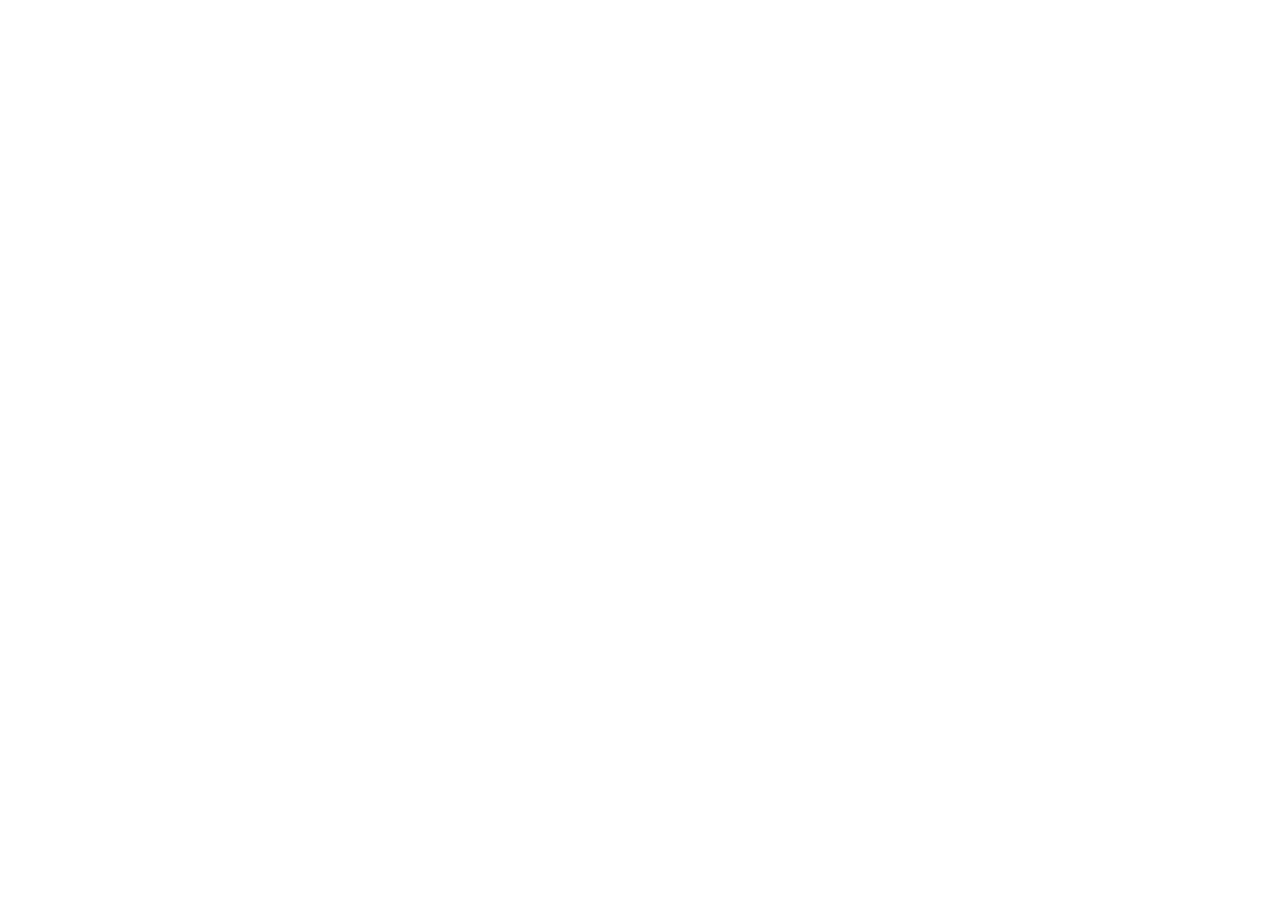
==== zhiguihuixing-opc-roadshow/index.html @ fc5d2dd4 "Add Zhigui Huixing OPC roadshow page" ====
<!DOCTYPE html>
<html lang="zh-CN">
<head>
  <meta charset="UTF-8">
  <meta name="viewport" content="width=device-width, initial-scale=1.0">
  <title>鏅鸿建鎱ц AI鍖栧崌绾ц矾绾垮睍绀?/title>
  <style>
    :root {
      --bg: #050814;
      --bg-2: #08112a;
      --panel: rgba(13, 24, 52, 0.68);
      --panel-strong: rgba(17, 31, 68, 0.86);
      --glass: rgba(255, 255, 255, 0.07);
      --line: rgba(132, 181, 255, 0.24);
      --line-strong: rgba(117, 220, 255, 0.68);
      --text: #edf6ff;
      --muted: #a9b9d9;
      --subtle: #7182ab;
      --blue: #3e8bff;
      --cyan: #57e0ff;
      --violet: #8c62ff;
      --pink: #ff5fd2;
      --green: #58e6a6;
      --amber: #ffd36a;
      --danger: #ff718a;
      --shadow: 0 24px 80px rgba(0, 0, 0, 0.38);
      --radius: 8px;
      --nav-h: 68px;
      --max-w: 1180px;
    }

    * {
      box-sizing: border-box;
    }

    html {
      scroll-behavior: smooth;
      background: var(--bg);
    }

    body {
      margin: 0;
      min-height: 100vh;
      color: var(--text);
      font-family: "Microsoft YaHei", "PingFang SC", "Noto Sans SC", Arial, sans-serif;
      background:
        radial-gradient(circle at 12% 8%, rgba(62, 139, 255, 0.25), transparent 30%),
        radial-gradient(circle at 84% 18%, rgba(140, 98, 255, 0.22), transparent 34%),
        radial-gradient(circle at 55% 82%, rgba(87, 224, 255, 0.11), transparent 32%),
        linear-gradient(135deg, #050814 0%, #071026 48%, #09081f 100%);
      overflow-x: hidden;
    }

    body::before,
    body::after {
      content: "";
      position: fixed;
      inset: 0;
      pointer-events: none;
      z-index: -2;
    }

    body::before {
      background-image:
        linear-gradient(rgba(116, 174, 255, 0.05) 1px, transparent 1px),
        linear-gradient(90deg, rgba(116, 174, 255, 0.05) 1px, transparent 1px);
      background-size: 44px 44px;
      mask-image: linear-gradient(to bottom, rgba(0, 0, 0, 0.88), rgba(0, 0, 0, 0.18));
    }

    body::after {
      background:
        linear-gradient(120deg, transparent 0 44%, rgba(87, 224, 255, 0.06) 45%, transparent 47% 100%),
        linear-gradient(38deg, transparent 0 62%, rgba(140, 98, 255, 0.08) 63%, transparent 65% 100%);
      z-index: -1;
    }

    a {
      color: inherit;
      text-decoration: none;
    }

    .top-nav {
      position: fixed;
      top: 0;
      left: 0;
      right: 0;
      height: var(--nav-h);
      z-index: 20;
      display: flex;
      align-items: center;
      justify-content: center;
      padding: 0 28px;
      background: rgba(5, 9, 22, 0.72);
      border-bottom: 1px solid rgba(125, 184, 255, 0.18);
      backdrop-filter: blur(18px);
    }

    .nav-inner {
      width: min(100%, 1380px);
      display: flex;
      align-items: center;
      justify-content: space-between;
      gap: 22px;
    }

    .brand {
      display: flex;
      align-items: center;
      gap: 10px;
      min-width: 190px;
      font-weight: 800;
      letter-spacing: 0;
      white-space: nowrap;
    }

    .brand-mark {
      width: 32px;
      height: 32px;
      position: relative;
      border: 1px solid rgba(87, 224, 255, 0.72);
      border-radius: 8px;
      background:
        linear-gradient(135deg, rgba(87, 224, 255, 0.18), rgba(140, 98, 255, 0.28)),
        rgba(255, 255, 255, 0.04);
      box-shadow: 0 0 24px rgba(87, 224, 255, 0.22);
    }

    .brand-mark::before,
    .brand-mark::after {
      content: "";
      position: absolute;
      background: var(--cyan);
      box-shadow: 0 0 12px rgba(87, 224, 255, 0.9);
    }

    .brand-mark::before {
      width: 18px;
      height: 2px;
      top: 9px;
      left: 6px;
      transform: rotate(-20deg);
    }

    .brand-mark::after {
      width: 2px;
      height: 16px;
      right: 9px;
      bottom: 6px;
      transform: rotate(24deg);
    }

    .nav-links {
      display: flex;
      align-items: center;
      justify-content: flex-end;
      gap: 4px;
      overflow-x: auto;
      scrollbar-width: none;
    }

    .nav-links::-webkit-scrollbar {
      display: none;
    }

    .nav-link {
      color: var(--muted);
      font-size: 13px;
      padding: 9px 12px;
      border-radius: 8px;
      border: 1px solid transparent;
      white-space: nowrap;
      transition: color 0.2s ease, border-color 0.2s ease, background 0.2s ease;
    }

    .nav-link:hover,
    .nav-link.active {
      color: var(--text);
      border-color: rgba(87, 224, 255, 0.3);
      background: rgba(87, 224, 255, 0.08);
    }

    .section {
      position: relative;
      min-height: 100vh;
      padding: calc(var(--nav-h) + 46px) 28px 52px;
      display: flex;
      align-items: center;
      scroll-margin-top: var(--nav-h);
      overflow: hidden;
    }

    .section::before {
      content: attr(data-index);
      position: absolute;
      right: clamp(22px, 5vw, 82px);
      top: calc(var(--nav-h) + 14px);
      color: rgba(255, 255, 255, 0.035);
      font-size: clamp(80px, 14vw, 188px);
      font-weight: 900;
      line-height: 1;
      pointer-events: none;
    }

    .wrap {
      width: min(100%, var(--max-w));
      margin: 0 auto;
      position: relative;
      z-index: 1;
    }

    .hero-grid {
      width: min(100%, 1240px);
      margin: 0 auto;
      display: grid;
      grid-template-columns: minmax(0, 1.03fr) minmax(420px, 0.97fr);
      align-items: center;
      gap: clamp(30px, 5vw, 68px);
    }

    .eyebrow {
      display: inline-flex;
      align-items: center;
      gap: 10px;
      color: var(--cyan);
      font-size: 14px;
      font-weight: 700;
      letter-spacing: 0;
      margin-bottom: 18px;
    }

    .eyebrow::before {
      content: "";
      width: 38px;
      height: 2px;
      background: linear-gradient(90deg, var(--cyan), transparent);
      box-shadow: 0 0 14px rgba(87, 224, 255, 0.7);
    }

    h1,
    h2,
    h3,
    p {
      margin: 0;
    }

    h1 {
      font-size: clamp(46px, 6vw, 86px);
      line-height: 1.04;
      letter-spacing: 0;
      max-width: 900px;
      text-shadow: 0 0 30px rgba(87, 224, 255, 0.16);
    }

    .gradient-text {
      background: linear-gradient(90deg, #ffffff 0%, #70e9ff 46%, #a786ff 100%);
      -webkit-background-clip: text;
      background-clip: text;
      color: transparent;
    }

    .subtitle {
      margin-top: 20px;
      max-width: 740px;
      color: #d6e4ff;
      font-size: clamp(20px, 2vw, 29px);
      line-height: 1.45;
      font-weight: 500;
    }

    .position-note {
      margin-top: 22px;
      max-width: 760px;
      color: var(--muted);
      font-size: 15px;
      line-height: 1.8;
      padding: 14px 16px;
      border-left: 3px solid var(--cyan);
      background: rgba(87, 224, 255, 0.07);
      border-radius: 0 8px 8px 0;
    }

    .tags {
      display: flex;
      flex-wrap: wrap;
      gap: 12px;
      margin-top: 30px;
    }

    .tag {
      display: inline-flex;
      align-items: center;
      gap: 8px;
      padding: 10px 14px;
      color: #eaf8ff;
      font-size: 14px;
      border: 1px solid rgba(87, 224, 255, 0.35);
      border-radius: 8px;
      background: rgba(8, 24, 55, 0.65);
      box-shadow: inset 0 0 18px rgba(87, 224, 255, 0.08);
    }

    .tag-dot {
      width: 7px;
      height: 7px;
      border-radius: 50%;
      background: var(--cyan);
      box-shadow: 0 0 14px var(--cyan);
    }

    .hero-visual {
      min-height: 520px;
      position: relative;
      display: grid;
      place-items: center;
    }

    .orbit {
      position: absolute;
      inset: 7% 4%;
      border-radius: 50%;
      border: 1px solid rgba(87, 224, 255, 0.14);
      transform: rotate(-16deg);
    }

    .orbit:nth-child(2) {
      inset: 14% 13%;
      border-color: rgba(140, 98, 255, 0.16);
      transform: rotate(25deg);
    }

    .rail-chip {
      width: min(100%, 520px);
      aspect-ratio: 1 / 1;
      border: 1px solid rgba(126, 190, 255, 0.28);
      border-radius: 8px;
      background:
        linear-gradient(145deg, rgba(255, 255, 255, 0.08), rgba(255, 255, 255, 0.02)),
        rgba(11, 22, 50, 0.62);
      box-shadow: var(--shadow), inset 0 0 50px rgba(87, 224, 255, 0.06);
      backdrop-filter: blur(12px);
      position: relative;
      overflow: hidden;
    }

    .rail-chip::before {
      content: "";
      position: absolute;
      inset: 18px;
      border: 1px solid rgba(87, 224, 255, 0.2);
      border-radius: 8px;
    }

    .rail-chip::after {
      content: "";
      position: absolute;
      width: 220px;
      height: 220px;
      right: -86px;
      top: -70px;
      background: radial-gradient(circle, rgba(255, 95, 210, 0.18), transparent 68%);
    }

    .rail-chip svg {
      position: absolute;
      inset: 0;
      width: 100%;
      height: 100%;
    }

    .track-line {
      fill: none;
      stroke-linecap: round;
      stroke-linejoin: round;
      stroke-width: 5;
      filter: drop-shadow(0 0 7px rgba(87, 224, 255, 0.7));
      stroke-dasharray: 14 12;
      animation: dashFlow 3.5s linear infinite;
    }

    .track-blue {
      stroke: var(--blue);
    }

    .track-cyan {
      stroke: var(--cyan);
      animation-duration: 4.2s;
    }

    .track-violet {
      stroke: var(--violet);
      animation-duration: 4.8s;
    }

    .chip-core {
      position: absolute;
      left: 50%;
      top: 50%;
      width: 164px;
      height: 164px;
      transform: translate(-50%, -50%);
      border-radius: 8px;
      background:
        linear-gradient(135deg, rgba(87, 224, 255, 0.18), rgba(140, 98, 255, 0.18)),
        rgba(7, 14, 33, 0.92);
      border: 1px solid rgba(87, 224, 255, 0.55);
      box-shadow: 0 0 40px rgba(87, 224, 255, 0.18), inset 0 0 30px rgba(140, 98, 255, 0.12);
      display: grid;
      place-items: center;
      text-align: center;
      z-index: 2;
    }

    .chip-core strong {
      display: block;
      font-size: 46px;
      line-height: 1;
      letter-spacing: 0;
    }

    .chip-core span {
      display: block;
      margin-top: 8px;
      color: var(--muted);
      font-size: 13px;
    }

    .pin {
      position: absolute;
      width: 32px;
      height: 5px;
      border-radius: 8px;
      background: rgba(87, 224, 255, 0.36);
      box-shadow: 0 0 12px rgba(87, 224, 255, 0.5);
      z-index: 3;
    }

    .pin.p1 { left: 34%; top: 29%; transform: rotate(90deg); }
    .pin.p2 { right: 28%; top: 36%; }
    .pin.p3 { left: 22%; bottom: 31%; }
    .pin.p4 { right: 36%; bottom: 22%; transform: rotate(90deg); }

    .station {
      position: absolute;
      width: 14px;
      height: 14px;
      border-radius: 50%;
      background: #08132d;
      border: 3px solid var(--cyan);
      box-shadow: 0 0 16px rgba(87, 224, 255, 0.78);
      z-index: 4;
    }

    .s1 { left: 18%; top: 24%; }
    .s2 { right: 20%; top: 27%; border-color: var(--violet); }
    .s3 { left: 28%; bottom: 17%; border-color: var(--green); }
    .s4 { right: 18%; bottom: 28%; border-color: var(--amber); }
    .s5 { left: 48%; top: 16%; border-color: var(--pink); }

    .metric-strip {
      position: absolute;
      left: 26px;
      right: 26px;
      bottom: 26px;
      display: grid;
      grid-template-columns: repeat(3, 1fr);
      gap: 10px;
      z-index: 5;
    }

    .mini-metric {
      padding: 12px;
      border: 1px solid rgba(255, 255, 255, 0.12);
      border-radius: 8px;
      background: rgba(3, 10, 28, 0.62);
    }

    .mini-metric b {
      display: block;
      color: var(--text);
      font-size: 20px;
    }

    .mini-metric span {
      color: var(--muted);
      font-size: 12px;
    }

    .section-head {
      margin-bottom: 30px;
      max-width: 920px;
    }

    .section-kicker {
      display: inline-flex;
      align-items: center;
      gap: 9px;
      margin-bottom: 12px;
      color: var(--cyan);
      font-size: 14px;
      font-weight: 800;
    }

    .section-kicker::before {
      content: "";
      width: 9px;
      height: 9px;
      border-radius: 50%;
      background: var(--cyan);
      box-shadow: 0 0 14px var(--cyan);
    }

    h2 {
      font-size: clamp(32px, 4vw, 54px);
      line-height: 1.15;
      letter-spacing: 0;
    }

    .lead {
      margin-top: 12px;
      max-width: 860px;
      color: var(--muted);
      font-size: clamp(15px, 1.35vw, 18px);
      line-height: 1.8;
    }

    .grid-3 {
      display: grid;
      grid-template-columns: repeat(3, 1fr);
      gap: 18px;
    }

    .grid-2 {
      display: grid;
      grid-template-columns: repeat(2, 1fr);
      gap: 18px;
    }

    .grid-4 {
      display: grid;
      grid-template-columns: repeat(4, 1fr);
      gap: 16px;
    }

    .card {
      position: relative;
      min-height: 190px;
      padding: 22px;
      border: 1px solid rgba(126, 190, 255, 0.22);
      border-radius: var(--radius);
      background:
        linear-gradient(155deg, rgba(255, 255, 255, 0.08), rgba(255, 255, 255, 0.025)),
        var(--panel);
      box-shadow: 0 18px 50px rgba(0, 0, 0, 0.18);
      overflow: hidden;
      transform: translateY(18px);
      opacity: 0;
      transition: transform 0.7s ease, opacity 0.7s ease, border-color 0.25s ease;
    }

    .card.in-view {
      transform: translateY(0);
      opacity: 1;
    }

    .card::before {
      content: "";
      position: absolute;
      inset: 0;
      background: linear-gradient(90deg, transparent, rgba(87, 224, 255, 0.1), transparent);
      transform: translateX(-120%);
      transition: transform 0.7s ease;
    }

    .card:hover {
      border-color: rgba(87, 224, 255, 0.46);
    }

    .card:hover::before {
      transform: translateX(120%);
    }

    .card-number {
      width: 40px;
      height: 40px;
      display: grid;
      place-items: center;
      margin-bottom: 22px;
      color: var(--text);
      border-radius: 8px;
      border: 1px solid rgba(87, 224, 255, 0.42);
      background: rgba(87, 224, 255, 0.1);
      box-shadow: inset 0 0 16px rgba(87, 224, 255, 0.09);
      font-weight: 800;
    }

    .card h3 {
      position: relative;
      z-index: 1;
      font-size: 22px;
      margin-bottom: 12px;
    }

    .card p,
    .card li {
      position: relative;
      z-index: 1;
      color: var(--muted);
      font-size: 15px;
      line-height: 1.72;
    }

    .card ul {
      margin: 0;
      padding-left: 18px;
    }

    .rail-backdrop {
      position: absolute;
      inset: auto 5% 4% auto;
      width: 420px;
      height: 260px;
      pointer-events: none;
      opacity: 0.17;
    }

    .comparison {
      display: grid;
      gap: 14px;
    }

    .compare-row {
      display: grid;
      grid-template-columns: minmax(0, 1fr) 70px minmax(0, 1fr);
      align-items: stretch;
      gap: 14px;
      opacity: 0;
      transform: translateY(14px);
      transition: opacity 0.65s ease, transform 0.65s ease;
    }

    .compare-row.in-view {
      opacity: 1;
      transform: translateY(0);
    }

    .compare-cell {
      min-height: 78px;
      display: flex;
      align-items: center;
      padding: 17px 18px;
      border-radius: 8px;
      border: 1px solid rgba(126, 190, 255, 0.22);
      background: rgba(11, 24, 55, 0.64);
      color: #dce9ff;
      font-size: 17px;
      line-height: 1.45;
    }

    .compare-cell.ai {
      border-color: rgba(87, 224, 255, 0.36);
      background: linear-gradient(135deg, rgba(87, 224, 255, 0.11), rgba(140, 98, 255, 0.11));
      color: var(--text);
    }

    .arrow-cell {
      display: grid;
      place-items: center;
      color: var(--cyan);
      font-weight: 900;
      font-size: 28px;
    }

    .module-card {
      min-height: 210px;
    }

    .module-card .card-number {
      margin-bottom: 16px;
    }

    .matrix {
      overflow: hidden;
      border: 1px solid rgba(126, 190, 255, 0.22);
      border-radius: 8px;
      background: rgba(5, 13, 31, 0.58);
      box-shadow: var(--shadow);
    }

    .matrix-row {
      display: grid;
      grid-template-columns: 180px 1fr;
      border-bottom: 1px solid rgba(126, 190, 255, 0.16);
      min-height: 68px;
      opacity: 0;
      transform: translateX(-16px);
      transition: transform 0.62s ease, opacity 0.62s ease;
    }

    .matrix-row.in-view {
      opacity: 1;
      transform: translateX(0);
    }

    .matrix-row:last-child {
      border-bottom: 0;
    }

    .matrix-key {
      display: flex;
      align-items: center;
      gap: 10px;
      padding: 18px;
      color: #eef7ff;
      font-weight: 800;
      background: rgba(87, 224, 255, 0.07);
      border-right: 1px solid rgba(126, 190, 255, 0.16);
    }

    .matrix-key::before {
      content: "";
      width: 7px;
      height: 26px;
      border-radius: 8px;
      background: linear-gradient(180deg, var(--cyan), var(--violet));
      box-shadow: 0 0 16px rgba(87, 224, 255, 0.44);
    }

    .matrix-value {
      display: flex;
      align-items: center;
      padding: 18px 20px;
      color: var(--muted);
      line-height: 1.62;
    }

    .timeline {
      position: relative;
      display: grid;
      grid-template-columns: repeat(4, 1fr);
      gap: 18px;
      margin-top: 14px;
    }

    .timeline::before {
      content: "";
      position: absolute;
      left: 8%;
      right: 8%;
      top: 50px;
      height: 2px;
      background: linear-gradient(90deg, var(--cyan), var(--violet), var(--green));
      box-shadow: 0 0 18px rgba(87, 224, 255, 0.35);
    }

    .timeline-item {
      position: relative;
      padding: 86px 20px 22px;
      min-height: 246px;
      border: 1px solid rgba(126, 190, 255, 0.22);
      border-radius: 8px;
      background:
        linear-gradient(180deg, rgba(255, 255, 255, 0.075), rgba(255, 255, 255, 0.025)),
        rgba(11, 24, 55, 0.64);
      opacity: 0;
      transform: translateY(18px);
      transition: opacity 0.7s ease, transform 0.7s ease;
    }

    .timeline-item.in-view {
      opacity: 1;
      transform: translateY(0);
    }

    .timeline-dot {
      position: absolute;
      top: 35px;
      left: 24px;
      width: 32px;
      height: 32px;
      border-radius: 50%;
      border: 2px solid var(--cyan);
      background: #071024;
      box-shadow: 0 0 22px rgba(87, 224, 255, 0.55);
    }

    .timeline-dot::after {
      content: "";
      position: absolute;
      inset: 8px;
      border-radius: 50%;
      background: var(--cyan);
    }

    .timeline-item b {
      display: block;
      margin-bottom: 12px;
      font-size: 22px;
      color: var(--text);
    }

    .timeline-item p {
      color: var(--muted);
      font-size: 15px;
      line-height: 1.78;
    }

    .demo-shell {
      display: grid;
      grid-template-columns: 0.9fr 1.1fr;
      gap: 18px;
      align-items: stretch;
    }

    .demo-panel {
      border: 1px solid rgba(126, 190, 255, 0.24);
      border-radius: 8px;
      background:
        linear-gradient(145deg, rgba(255, 255, 255, 0.08), rgba(255, 255, 255, 0.025)),
        rgba(7, 16, 38, 0.78);
      box-shadow: var(--shadow);
      overflow: hidden;
    }

    .demo-header {
      display: flex;
      align-items: center;
      justify-content: space-between;
      gap: 14px;
      padding: 15px 18px;
      border-bottom: 1px solid rgba(126, 190, 255, 0.16);
      background: rgba(87, 224, 255, 0.06);
    }

    .window-dots {
      display: inline-flex;
      gap: 7px;
    }

    .window-dots span {
      width: 9px;
      height: 9px;
      border-radius: 50%;
      background: var(--subtle);
    }

    .window-dots span:nth-child(1) { background: var(--danger); }
    .window-dots span:nth-child(2) { background: var(--amber); }
    .window-dots span:nth-child(3) { background: var(--green); }

    .demo-title {
      color: var(--muted);
      font-size: 14px;
      white-space: nowrap;
    }

    .demo-body {
      padding: 20px;
    }

    textarea {
      width: 100%;
      min-height: 238px;
      resize: vertical;
      color: var(--text);
      background: rgba(2, 8, 23, 0.66);
      border: 1px solid rgba(126, 190, 255, 0.25);
      border-radius: 8px;
      padding: 18px;
      outline: none;
      font: inherit;
      font-size: 17px;
      line-height: 1.78;
      transition: border-color 0.2s ease, box-shadow 0.2s ease;
    }

    textarea:focus {
      border-color: rgba(87, 224, 255, 0.68);
      box-shadow: 0 0 0 4px rgba(87, 224, 255, 0.08);
    }

    .btn-row {
      display: flex;
      align-items: center;
      justify-content: space-between;
      gap: 12px;
      margin-top: 16px;
    }

    .primary-btn {
      position: relative;
      min-height: 46px;
      padding: 0 20px;
      border: 1px solid rgba(87, 224, 255, 0.55);
      border-radius: 8px;
      color: #061223;
      background: linear-gradient(90deg, var(--cyan), #9bd7ff);
      font: inherit;
      font-weight: 800;
      cursor: pointer;
      box-shadow: 0 12px 30px rgba(87, 224, 255, 0.22);
      transition: transform 0.18s ease, box-shadow 0.18s ease;
    }

    .primary-btn:hover {
      transform: translateY(-1px);
      box-shadow: 0 16px 38px rgba(87, 224, 255, 0.32);
    }

    .primary-btn:active {
      transform: translateY(0);
    }

    .demo-tip {
      color: var(--subtle);
      font-size: 13px;
      line-height: 1.5;
    }

    .result-screen {
      min-height: 356px;
      padding: 20px;
      background:
        linear-gradient(180deg, rgba(87, 224, 255, 0.08), transparent 42%),
        rgba(2, 8, 23, 0.54);
    }

    .result-placeholder {
      height: 100%;
      min-height: 316px;
      display: grid;
      place-items: center;
      text-align: center;
      color: var(--subtle);
      border: 1px dashed rgba(126, 190, 255, 0.22);
      border-radius: 8px;
      padding: 22px;
    }

    .result-list {
      display: none;
      margin: 0;
      padding: 0;
      list-style: none;
    }

    .result-list.show {
      display: grid;
      gap: 14px;
    }

    .result-item {
      display: grid;
      grid-template-columns: 36px 1fr;
      gap: 12px;
      align-items: flex-start;
      padding: 14px;
      border: 1px solid rgba(126, 190, 255, 0.2);
      border-radius: 8px;
      background: rgba(10, 22, 49, 0.72);
      opacity: 0;
      transform: translateY(8px);
      transition: opacity 0.4s ease, transform 0.4s ease;
    }

    .result-item.visible {
      opacity: 1;
      transform: translateY(0);
    }

    .result-icon {
      width: 32px;
      height: 32px;
      display: grid;
      place-items: center;
      border-radius: 8px;
      border: 1px solid rgba(87, 224, 255, 0.38);
      color: var(--cyan);
      background: rgba(87, 224, 255, 0.08);
      font-size: 16px;
      font-weight: 900;
    }

    .result-text b {
      display: block;
      margin-bottom: 4px;
      color: var(--text);
      font-size: 16px;
    }

    .result-text span {
      color: var(--muted);
      font-size: 15px;
      line-height: 1.65;
    }

    .loading-line {
      display: none;
      align-items: center;
      gap: 10px;
      margin-bottom: 16px;
      color: var(--cyan);
      font-size: 14px;
    }

    .loading-line.show {
      display: flex;
    }

    .scanner {
      width: 38px;
      height: 2px;
      background: linear-gradient(90deg, transparent, var(--cyan), transparent);
      animation: scanPulse 0.9s ease-in-out infinite;
    }

    .value-card {
      min-height: 210px;
      display: flex;
      flex-direction: column;
      justify-content: space-between;
      padding: 22px;
      border: 1px solid rgba(126, 190, 255, 0.24);
      border-radius: 8px;
      background:
        radial-gradient(circle at 12% 12%, rgba(87, 224, 255, 0.16), transparent 38%),
        rgba(11, 24, 55, 0.68);
      box-shadow: 0 18px 50px rgba(0, 0, 0, 0.18);
      opacity: 0;
      transform: translateY(18px);
      transition: opacity 0.7s ease, transform 0.7s ease;
    }

    .value-card.in-view {
      opacity: 1;
      transform: translateY(0);
    }

    .value-card small {
      color: var(--cyan);
      font-weight: 800;
    }

    .big-number {
      margin-top: 14px;
      font-size: clamp(42px, 5vw, 68px);
      line-height: 1;
      font-weight: 900;
      letter-spacing: 0;
      background: linear-gradient(90deg, #ffffff, var(--cyan));
      -webkit-background-clip: text;
      background-clip: text;
      color: transparent;
    }

    .value-card p {
      color: var(--muted);
      font-size: 15px;
      line-height: 1.65;
    }

    .slogan {
      margin-top: 30px;
      padding: 24px;
      border: 1px solid rgba(87, 224, 255, 0.28);
      border-radius: 8px;
      background:
        linear-gradient(90deg, rgba(87, 224, 255, 0.12), rgba(140, 98, 255, 0.12)),
        rgba(8, 18, 42, 0.68);
      color: #f4fbff;
      font-size: clamp(22px, 2.5vw, 34px);
      line-height: 1.42;
      font-weight: 800;
      text-align: center;
      box-shadow: inset 0 0 30px rgba(87, 224, 255, 0.06);
    }

    .data-bars {
      display: grid;
      gap: 9px;
      margin-top: 18px;
    }

    .bar {
      height: 8px;
      border-radius: 8px;
      overflow: hidden;
      background: rgba(255, 255, 255, 0.08);
    }

    .bar span {
      display: block;
      height: 100%;
      width: var(--w);
      border-radius: inherit;
      background: linear-gradient(90deg, var(--cyan), var(--violet));
      transform: scaleX(0);
      transform-origin: left;
      transition: transform 1s ease 0.2s;
    }

    .card.in-view .bar span {
      transform: scaleX(1);
    }

    .footer-note {
      margin-top: 18px;
      color: var(--subtle);
      text-align: center;
      font-size: 13px;
    }

    @keyframes dashFlow {
      to { stroke-dashoffset: -104; }
    }

    @keyframes scanPulse {
      0%, 100% { transform: scaleX(0.4); opacity: 0.5; }
      50% { transform: scaleX(1); opacity: 1; }
    }

    @media (max-width: 1120px) {
      :root {
        --nav-h: 64px;
      }

      .top-nav {
        padding: 0 18px;
      }

      .brand {
        min-width: auto;
      }

      .brand span:last-child {
        display: none;
      }

      .hero-grid {
        grid-template-columns: 1fr;
      }

      .hero-visual {
        min-height: 420px;
      }

      .grid-3,
      .grid-4 {
        grid-template-columns: repeat(2, 1fr);
      }

      .timeline {
        grid-template-columns: repeat(2, 1fr);
      }

      .timeline::before {
        display: none;
      }

      .demo-shell {
        grid-template-columns: 1fr;
      }
    }

    @media (max-width: 760px) {
      .section {
        padding: calc(var(--nav-h) + 30px) 18px 42px;
      }

      .nav-inner {
        gap: 10px;
      }

      .nav-link {
        font-size: 12px;
        padding: 8px 9px;
      }

      h1 {
        font-size: clamp(38px, 13vw, 58px);
      }

      .subtitle {
        font-size: 18px;
      }

      .grid-2,
      .grid-3,
      .grid-4,
      .timeline {
        grid-template-columns: 1fr;
      }

      .compare-row {
        grid-template-columns: 1fr;
        gap: 8px;
      }

      .arrow-cell {
        min-height: 28px;
        transform: rotate(90deg);
      }

      .matrix-row {
        grid-template-columns: 1fr;
      }

      .matrix-key {
        border-right: 0;
        border-bottom: 1px solid rgba(126, 190, 255, 0.16);
      }

      .metric-strip {
        grid-template-columns: 1fr;
        position: static;
        margin: 22px;
      }

      .rail-chip {
        aspect-ratio: 1 / 1.08;
      }
    }

    @media (prefers-reduced-motion: reduce) {
      *,
      *::before,
      *::after {
        animation-duration: 0.001ms !important;
        animation-iteration-count: 1 !important;
        scroll-behavior: auto !important;
        transition-duration: 0.001ms !important;
      }
    }
  </style>
</head>
<body>
  <nav class="top-nav" aria-label="椤甸潰瀵艰埅">
    <div class="nav-inner">
      <a class="brand" href="#cover" aria-label="杩斿洖灏侀潰">
        <span class="brand-mark" aria-hidden="true"></span>
        <span>鏅鸿建鎱ц</span>
      </a>
      <div class="nav-links">
        <a class="nav-link active" href="#cover">灏侀潰</a>
        <a class="nav-link" href="#base">鍩虹</a>
        <a class="nav-link" href="#why-ai">AI鍗囩骇</a>
        <a class="nav-link" href="#direction">鏂瑰悜</a>
        <a class="nav-link" href="#opc">OPC璺緞</a>
        <a class="nav-link" href="#roadmap">30澶㎝VP</a>
        <a class="nav-link" href="#demo">Demo</a>
        <a class="nav-link" href="#value">浠峰€?/a>
      </div>
    </div>
  </nav>

  <main>
    <section class="section" id="cover" data-index="01">
      <div class="hero-grid">
        <div>
          <div class="eyebrow">涓叧鏉慉I鍖楃含绀惧尯OPC鍔犻€熻惀璺紨灞曠ず</div>
          <h1><span class="gradient-text">鏅鸿建鎱ц</span> AI鍖栧崌绾ц矾绾垮睍绀?/h1>
          <p class="subtitle">浠庤建閬撲氦閫氭暟瀛楀寲鎺掔彮宸ュ叿锛屽埌AI杈呭姪鍐崇瓥鍨嬫櫤鑳借皟搴﹁В鍐虫柟妗?/p>
          <p class="position-note">褰撳墠椤圭洰浠ュ煄甯傝建閬撲氦閫氫箻鍔℃帓鐝暟瀛楀寲绯荤粺涓庝笟鍔℃柟妗堜负鍩虹锛孉I鍖栬兘鍔涗綔涓轰笅涓€闃舵鍗囩骇璺嚎灞曠ず锛屾嫙渚濇墭OPC妯″紡瀹屾垚杞婚噺楠岃瘉銆佹晱鎹疯凯浠ｄ笌鐢熸€侀摼鎺ャ€?/p>
          <div class="tags" aria-label="椤圭洰鏍囩">
            <span class="tag"><span class="tag-dot"></span>鍩庡競杞ㄩ亾浜ら€?/span>
            <span class="tag"><span class="tag-dot"></span>涔樺姟鎺掔彮</span>
            <span class="tag"><span class="tag-dot"></span>OPC鍔犻€熻惀</span>
          </div>
        </div>

        <div class="hero-visual" aria-label="鎶借薄鍦伴搧绾跨綉涓嶢I鑺墖铻嶅悎鍥惧舰">
          <div class="orbit"></div>
          <div class="orbit"></div>
          <div class="rail-chip">
            <svg viewBox="0 0 520 520" role="img" aria-label="杞ㄩ亾浜ら€氱嚎缃?>
              <path class="track-line track-blue" d="M55 130 C150 70, 230 112, 308 170 S430 210, 464 112"></path>
              <path class="track-line track-cyan" d="M72 390 C126 282, 214 284, 270 345 S390 452, 466 332"></path>
              <path class="track-line track-violet" d="M88 248 C182 246, 214 154, 288 116 S388 74, 438 172"></path>
              <path class="track-line track-cyan" d="M128 86 C148 178, 125 242, 206 304 S356 306, 398 430"></path>
              <path class="track-line track-blue" d="M58 314 C166 356, 244 250, 326 254 S414 266, 476 244"></path>
            </svg>
            <div class="chip-core">
              <div>
                <strong>AI</strong>
                <span>Scheduling Upgrade</span>
              </div>
            </div>
            <span class="pin p1"></span>
            <span class="pin p2"></span>
            <span class="pin p3"></span>
            <span class="pin p4"></span>
            <span class="station s1"></span>
            <span class="station s2"></span>
            <span class="station s3"></span>
            <span class="station s4"></span>
            <span class="station s5"></span>
            <div class="metric-strip">
              <div class="mini-metric"><b>瑙勫垯</b><span>宸ユ椂涓庝紤鎭害鏉?/span></div>
              <div class="mini-metric"><b>鏁版嵁</b><span>鏃跺埢琛ㄤ笌鐝鐗囨</span></div>
              <div class="mini-metric"><b>寤鸿</b><span>浜哄湪鍥炶矾杈呭姪鍐崇瓥</span></div>
            </div>
          </div>
        </div>
      </div>
    </section>

    <section class="section" id="base" data-index="02">
      <div class="wrap">
        <div class="section-head">
          <div class="section-kicker">椤圭洰鐜版湁鍩虹</div>
          <h2>鍏堟妸杞ㄩ亾浜ら€氫箻鍔℃帓鐝殑鐪熷疄涓氬姟璺戦€?/h2>
          <p class="lead">鏅鸿建鎱ц褰撳墠瀹氫綅涓洪潰鍚戜箻鍔℃帓鐝殑鏁板瓧鍖栫郴缁熶笌涓氬姟鏂规锛岄噸鐐规矇娣€瑙勫垯銆佹祦绋嬨€佹暟鎹粨鏋勫拰璋冨害浜哄憳宸ヤ綔娴侊紝涓哄悗缁瑼I鍖栧崌绾ф彁渚涘彲钀藉湴鐨勫満鏅簳搴с€?/p>
        </div>

        <div class="grid-3">
          <article class="card">
            <div class="card-number">01</div>
            <h3>搴旂敤鍦烘櫙</h3>
            <ul>
              <li>鍦伴搧涔樺姟鎺掔彮</li>
              <li>杞箻鍥剧紪鍒?/li>
              <li>杩愯惀璋冩暣閲嶆帓</li>
            </ul>
            <div class="data-bars" aria-hidden="true">
              <div class="bar"><span style="--w: 78%"></span></div>
              <div class="bar"><span style="--w: 56%"></span></div>
              <div class="bar"><span style="--w: 68%"></span></div>
            </div>
          </article>

          <article class="card">
            <div class="card-number">02</div>
            <h3>鏍稿績闂</h3>
            <ul>
              <li>浜哄伐鎺掔彮鏁堢巼浣?/li>
              <li>瑙勫垯澶嶆潅銆佸悎瑙勬牎楠岄毦</li>
              <li>宸ヤ綔寮哄害涓嶅潎琛?/li>
            </ul>
            <div class="data-bars" aria-hidden="true">
              <div class="bar"><span style="--w: 84%"></span></div>
              <div class="bar"><span style="--w: 70%"></span></div>
              <div class="bar"><span style="--w: 62%"></span></div>
            </div>
          </article>

          <article class="card">
            <div class="card-number">03</div>
            <h3>褰撳墠鑳藉姏</h3>
            <ul>
              <li>鎺掔彮杈呭姪</li>
              <li>鍐茬獊妫€鏌?/li>
              <li>宸ヤ綔閲忓潎琛′笌鏂规浼樺寲</li>
            </ul>
            <div class="data-bars" aria-hidden="true">
              <div class="bar"><span style="--w: 74%"></span></div>
              <div class="bar"><span style="--w: 65%"></span></div>
              <div class="bar"><span style="--w: 72%"></span></div>
            </div>
          </article>
        </div>
      </div>
    </section>

    <section class="section" id="why-ai" data-index="03">
      <div class="wrap">
        <div class="section-head">
          <div class="section-kicker">涓轰粈涔堥渶瑕丄I鍗囩骇</div>
          <h2>浠庝汉宸ョ粡楠屽伐鍏凤紝璧板悜鍙В閲婄殑杈呭姪鍐崇瓥鑳藉姏</h2>
          <p class="lead">AI鍖栧崌绾т笉鏄浛浠ｈ皟搴︿汉鍛橈紝鑰屾槸鎶婂鏉傝鍒欍€佷复鏃跺彉鍖栧拰鍘嗗彶杩愯惀鏁版嵁杞寲涓哄彲璁＄畻銆佸彲瑙ｉ噴銆佸彲澶嶆牳鐨勮緟鍔╁缓璁€?/p>
        </div>

        <div class="comparison">
          <div class="compare-row">
            <div class="compare-cell">浜哄伐缁忛獙鎺掔彮</div>
            <div class="arrow-cell">鈫?/div>
            <div class="compare-cell ai">鏅鸿兘浼樺寲绠楁硶</div>
          </div>
          <div class="compare-row">
            <div class="compare-cell">涓存椂璋冩暣鍥伴毦</div>
            <div class="arrow-cell">鈫?/div>
            <div class="compare-cell ai">鍔ㄦ€侀噸鎺掓ā鍨?/div>
          </div>
          <div class="compare-row">
            <div class="compare-cell">鎺掔彮缁撴灉闅捐В閲?/div>
            <div class="arrow-cell">鈫?/div>
            <div class="compare-cell ai">澶фā鍨嬭В閲婂姪鎵?/div>
          </div>
          <div class="compare-row">
            <div class="compare-cell">鐤插姵椋庨櫓闅炬彁鍓嶈瘑鍒?/div>
            <div class="arrow-cell">鈫?/div>
            <div class="compare-cell ai">椋庨櫓棰勬祴棰勮</div>
          </div>
          <div class="compare-row">
            <div class="compare-cell">鏁版嵁浠峰€兼湭鍏呭垎鍒╃敤</div>
            <div class="arrow-cell">鈫?/div>
            <div class="compare-cell ai">杩愯惀鏁版嵁鍒嗘瀽鐪嬫澘</div>
          </div>
        </div>
      </div>
    </section>

    <section class="section" id="direction" data-index="04">
      <div class="wrap">
        <div class="section-head">
          <div class="section-kicker">AI鍖栧崌绾ф柟鍚?/div>
          <h2>鍥寸粫鈥滆鍒欍€佸彉鍖栥€佽В閲娿€侀闄┾€濆舰鎴愬叚绫昏兘鍔?/h2>
          <p class="lead">鍦ㄤ腑鍏虫潙AI鍖楃含绀惧尯OPC鍔犻€熻惀瀛靛寲璇涓嬶紝椤圭洰鎷熶互灏忔牱鏈暟鎹拰鍙紨绀篗VP涓鸿捣鐐癸紝閫愭楠岃瘉AI杈呭姪鎺掔彮鐨勫叧閿ā鍧椼€?/p>
        </div>

        <div class="grid-3">
          <article class="card module-card">
            <div class="card-number">01</div>
            <h3>鏅鸿兘鎺掔彮浼樺寲寮曟搸</h3>
            <p>鎷熷皢涔樺姟瑙勫垯銆佸伐鏃剁害鏉熴€佷紤鎭害鏉熻浆鍖栦负鍙紭鍖栨ā鍨嬶紝杈呭姪鐢熸垚鍙鏍哥殑鎺掔彮寤鸿銆?/p>
          </article>
          <article class="card module-card">
            <div class="card-number">02</div>
            <h3>鍔ㄦ€侀噸鎺掍笌搴旀€ヨ皟搴?/h3>
            <p>闈㈠缂哄嫟銆佸欢璇€佽繍钀ヨ皟鏁寸瓑鍙樺寲锛屾嫙鑷姩鐢熸垚鏇夸唬鏂规锛屽苟淇濈暀浜哄伐纭鐜妭銆?/p>
          </article>
          <article class="card module-card">
            <div class="card-number">03</div>
            <h3>瀹㈡祦棰勬祴杈呭姪鎺掔彮</h3>
            <p>璁″垝缁撳悎鍘嗗彶瀹㈡祦銆佽妭鍋囨棩銆佸ぉ姘斻€侀珮宄版椂娈电瓑鍙橀噺锛岄娴嬩笉鍚岀彮娆＄殑浜哄姏闇€姹傘€?/p>
          </article>
          <article class="card module-card">
            <div class="card-number">04</div>
            <h3>鐤插姵椋庨櫓鏅鸿兘棰勮</h3>
            <p>鎷熸牴鎹繛缁伐浣滄椂闀裤€佸鐝娆°€佷紤鎭棿闅旂瓑鎸囨爣锛岃瘑鍒綔鍦ㄧ柌鍔抽闄┿€?/p>
          </article>
          <article class="card module-card">
            <div class="card-number">05</div>
            <h3>鎺掔彮Agent鍔╂墜</h3>
            <p>鏀寔鑷劧璇█杈撳叆锛屼緥濡傗€滃府鎴戞鏌ユ槑澶╂棭鐝槸鍚﹀瓨鍦ㄨ秴鏃朵汉鍛樷€濓紝闄嶄綆绯荤粺浣跨敤闂ㄦ銆?/p>
          </article>
          <article class="card module-card">
            <div class="card-number">06</div>
            <h3>鏂规瑙ｉ噴涓庣鐞嗘姤鍛?/h3>
            <p>鎷熻嚜鍔ㄨВ閲婂啿绐佸師鍥犮€佷紭鍖栦緷鎹拰绠＄悊寤鸿锛岃璋冨害鏂规鏇村鏄撴矡閫氬拰澶嶇洏銆?/p>
          </article>
        </div>
      </div>
    </section>

    <section class="section" id="opc" data-index="05">
      <div class="wrap">
        <div class="section-head">
          <div class="section-kicker">OPC璧嬭兘璺緞</div>
          <h2>OPC璧勬簮 脳 椤圭洰鍗囩骇锛氳交閲忓惎鍔ㄣ€佹晱鎹疯瘯閿欍€佺敓鎬佽祴鑳?/h2>
          <p class="lead">椤圭洰甯屾湜鍊熷姪OPC鏈嶅姟璁″垝鐨勭┖闂淬€佹湇鍔°€佸伐鍏蜂笌鐢熸€佽祫婧愶紝鎶婇珮鏍″洟闃熷拰灏忓洟闃熺殑椤圭洰鑳藉姏鏀惧ぇ锛屽舰鎴愨€滀氦閫氬満鏅?+ AI鑳藉姏 + 浜т笟璧勬簮鈥濈殑闂幆銆?/p>
        </div>

        <div class="matrix" role="table" aria-label="OPC璧勬簮涓庨」鐩崌绾х煩闃?>
          <div class="matrix-row" role="row">
            <div class="matrix-key" role="cell">绌洪棿鏀寔</div>
            <div class="matrix-value" role="cell">甯屾湜渚濇墭瀛靛寲绌洪棿涓庡睍绀轰氦娴佸満鏅紝瀹屾垚璺紨婕旂ず銆佺敤鎴疯璋堝拰MVP闃舵鎬ц瘎瀹°€?/div>
          </div>
          <div class="matrix-row" role="row">
            <div class="matrix-key" role="cell">鏈嶅姟鏀寔</div>
            <div class="matrix-value" role="cell">璁″垝鑾峰緱鏀跨瓥銆佸垱涓氥€佸悎瑙勩€佽矾婕旇緟瀵硷紝甯姪椤圭洰浠庝笟鍔℃柟妗堣浆鍚戝彲楠岃瘉浜у搧鏂规銆?/div>
          </div>
          <div class="matrix-row" role="row">
            <div class="matrix-key" role="cell">宸ュ叿鏀寔</div>
            <div class="matrix-value" role="cell">鎷熶娇鐢ㄥ脊鎬х畻鍔涖€丄gent瓒呭競銆丄I宸ュ叿閾俱€佹妧鏈厤濂楁湇鍔★紝瀹屾垚鏅鸿兘鎺掔彮MVP楠岃瘉銆?/div>
          </div>
          <div class="matrix-row" role="row">
            <div class="matrix-key" role="cell">鐢熸€佹敮鎸?/div>
            <div class="matrix-value" role="cell">鏈熷緟閾炬帴楂樻牎銆佷骇涓氭柟銆佹姇璧勬満鏋勫拰杞ㄩ亾浜ら€氬簲鐢ㄥ満鏅紝鎺ㄥ姩鍦烘櫙楠岃瘉涓庤祫婧愬崗鍚屻€?/div>
          </div>
          <div class="matrix-row" role="row">
            <div class="matrix-key" role="cell">鎶€鏈淮搴?/div>
            <div class="matrix-value" role="cell">鍥寸粫绠楁硶寤烘ā銆佸ぇ妯″瀷搴旂敤銆佹暟鎹不鐞嗭紝瀹屾垚浠庢暟瀛楀寲瑙勫垯搴撳埌AI杈呭姪寤鸿鐨勫崌绾ц矾寰勩€?/div>
          </div>
          <div class="matrix-row" role="row">
            <div class="matrix-key" role="cell">浜т笟缁村害</div>
            <div class="matrix-value" role="cell">浠ュ湴閾佽繍钀ュ満鏅獙璇佷负璧风偣锛屾帰绱㈠叕浜ゃ€侀搧璺€佸尰鐤椼€佸埗閫犵瓑璺ㄨ涓氭帓鐝嫇灞曘€?/div>
          </div>
          <div class="matrix-row" role="row">
            <div class="matrix-key" role="cell">璧勬湰缁村害</div>
            <div class="matrix-value" role="cell">璁″垝鍊熷姪铻嶈祫鍔犻€熶笌璺紨杈呭锛屾⒊鐞嗗晢涓氭ā寮忋€佷氦浠樿矾寰勫拰闃舵鎬ц瀺璧勫彊浜嬨€?/div>
          </div>
          <div class="matrix-row" role="row">
            <div class="matrix-key" role="cell">鏀跨瓥缁村害</div>
            <div class="matrix-value" role="cell">鎷熷鎺ョ鍒涙斂绛栥€佷紒涓氭敞鍐屻€佸鍖栬祫婧愪笌鏁版嵁鍚堣瑕佹眰锛岄檷浣庢棭鏈熻惤鍦版垚鏈€?/div>
          </div>
        </div>
      </div>
    </section>

    <section class="section" id="roadmap" data-index="06">
      <div class="wrap">
        <div class="section-head">
          <div class="section-kicker">30澶〢I鍖朚VP璺嚎鍥?/div>
          <h2>鐢ㄥ洓鍛ㄦ椂闂撮獙璇佲€滆兘婕旂ず銆佽兘瑙ｉ噴銆佽兘杩唬鈥濈殑鏈€灏忛棴鐜?/h2>
          <p class="lead">涓夐樁鍔犻€熷紩鎿庡搴旇瀺璧勫姞閫熴€佹垚闀垮姞閫熴€佷骇涓氬姞閫熴€?0澶╅樁娈典互鎴愰暱鍔犻€熶负鏍稿績锛屼紭鍏堝畬鎴愬満鏅鍒欍€佺畻娉曞師鍨嬨€丄gent浜や簰鍜岃矾婕擠emo銆?/p>
        </div>

        <div class="timeline">
          <article class="timeline-item">
            <span class="timeline-dot" aria-hidden="true"></span>
            <b>绗?鍛?/b>
            <p>姊崇悊鎺掔彮瑙勫垯涓庢暟鎹粨鏋勶紝瀹屾垚AI鍗囩骇闇€姹傚畾涔夛紝鏄庣‘浜哄湪鍥炶矾涓庡畨鍏ㄨ竟鐣屻€?/p>
          </article>
          <article class="timeline-item">
            <span class="timeline-dot" aria-hidden="true"></span>
            <b>绗?鍛?/b>
            <p>鏋勫缓鏅鸿兘浼樺寲绠楁硶鍘熷瀷涓庢帓鐝瑼gent浜や簰鍘熷瀷锛屽舰鎴愬彲婕旂ず鐨勫缓璁敓鎴愭祦绋嬨€?/p>
          </article>
          <article class="timeline-item">
            <span class="timeline-dot" aria-hidden="true"></span>
            <b>绗?鍛?/b>
            <p>鎺ュ叆绀轰緥鏁版嵁锛屽畬鎴愬姩鎬侀噸鎺掋€佸啿绐佸垎鏋愩€佺柌鍔抽闄╅璀︽紨绀恒€?/p>
          </article>
          <article class="timeline-item">
            <span class="timeline-dot" aria-hidden="true"></span>
            <b>绗?鍛?/b>
            <p>褰㈡垚璺紨Demo銆佸晢涓氭ā寮忚鏄庡拰鍦烘櫙楠岃瘉鏂规锛屽噯澶囦骇涓氫笌璧勬湰娌熼€氭潗鏂欍€?/p>
          </article>
        </div>
      </div>
    </section>

    <section class="section" id="demo" data-index="07">
      <div class="wrap">
        <div class="section-head">
          <div class="section-kicker">浜や簰寮廌emo鍖哄煙</div>
          <h2>闈欐€佹ā鎷熲€淎I鎺掔彮鍔╂墜鈥濈殑鏍稿績浜や簰</h2>
          <p class="lead">璇ュ尯鍩熶负鍓嶇闈欐€佹紨绀猴紝涓嶈繛鎺ョ湡瀹炲悗绔紝涓嶈鍙栫湡瀹炶繍钀ユ暟鎹紝鐢ㄤ簬灞曠ず鏈潵MVP鐨勪汉鏈哄崗鍚屼綋楠屻€?/p>
        </div>

        <div class="demo-shell">
          <div class="demo-panel">
            <div class="demo-header">
              <div class="window-dots" aria-hidden="true"><span></span><span></span><span></span></div>
              <div class="demo-title">杈撳叆璋冨害闂</div>
            </div>
            <div class="demo-body">
              <textarea id="demoInput" aria-label="鎺掔彮鍔╂墜杈撳叆妗?>鏄庡ぉ鏃╅珮宄版湁2鍚嶄箻鍔″憳璇峰亣锛岃閲嶆柊鐢熸垚婊¤冻宸ユ椂绾︽潫鐨勬帓鐝柟妗堛€?/textarea>
              <div class="btn-row">
                <button class="primary-btn" id="generateBtn" type="button">鐢熸垚AI寤鸿</button>
                <span class="demo-tip">妯℃嫙璇嗗埆寮傚父銆佺害鏉熸鏌ヤ笌寤鸿杈撳嚭</span>
              </div>
            </div>
          </div>

          <div class="demo-panel">
            <div class="demo-header">
              <div class="window-dots" aria-hidden="true"><span></span><span></span><span></span></div>
              <div class="demo-title">AI杈呭姪寤鸿杈撳嚭</div>
            </div>
            <div class="result-screen">
              <div class="loading-line" id="loadingLine"><span class="scanner"></span>姝ｅ湪妯℃嫙鍒嗘瀽鎺掔彮绾︽潫涓庣己鍕ゅ奖鍝?/div>
              <div class="result-placeholder" id="resultPlaceholder">鐐瑰嚮宸︿晶鎸夐挳鍚庯紝杩欓噷灏嗘笎鏄炬ā鎷熷缓璁粨鏋溿€?/div>
              <ul class="result-list" id="resultList" aria-live="polite"></ul>
            </div>
          </div>
        </div>
      </div>
    </section>

    <section class="section" id="value" data-index="08">
      <div class="wrap">
        <div class="section-head">
          <div class="section-kicker">鏈潵浠峰€?/div>
          <h2>浠ョ洰鏍囧鍚戝憟鐜癆I鍖栧崌绾х殑鍙獙璇佷环鍊?/h2>
          <p class="lead">浠ヤ笅涓篗VP闃舵甯屾湜楠岃瘉鐨勭洰鏍囨柟鍚戯紝涓嶄綔涓哄凡瀹炵幇杩愯惀鏁版嵁銆傞」鐩皢浼樺厛楠岃瘉鏁堢巼銆佸悎瑙勩€侀闄╁拰澶嶅埗鎬у洓绫讳环鍊笺€?/p>
        </div>

        <div class="grid-4">
          <article class="value-card">
            <div>
              <small>鎺掔彮鏁堢巼鎻愬崌</small>
              <div class="big-number"><span class="count" data-target="30">0</span>%+</div>
            </div>
            <p>鐩爣锛氱缉鐭鍒欐鏌ヤ笌涓存椂璋冩暣鏃堕棿锛岃璋冨害浜哄憳鎶婄簿鍔涢泦涓湪澶嶆牳涓庡喅绛栦笂銆?/p>
          </article>
          <article class="value-card">
            <div>
              <small>浜哄伐閿欒鍑忓皯</small>
              <div class="big-number"><span class="count" data-target="40">0</span>%+</div>
            </div>
            <p>鐩爣锛氶€氳繃绾︽潫鏍￠獙銆佸啿绐佹彁绀哄拰鏂规瑙ｉ噴锛岄檷浣庢紡妫€銆侀敊閰嶅拰鐗堟湰娣蜂贡椋庨櫓銆?/p>
          </article>
          <article class="value-card">
            <div>
              <small>鐤插姵椋庨櫓棰勮</small>
              <div class="big-number"><span class="count" data-target="24">0</span>h</div>
            </div>
            <p>鐩爣锛氬湪绀轰緥鏁版嵁涓彁鍓嶈瘑鍒繛缁伐浣溿€佸鐝娆″拰浼戞伅涓嶈冻绛夐闄╀俊鍙枫€?/p>
          </article>
          <article class="value-card">
            <div>
              <small>璺ㄨ涓氬鍒?/small>
              <div class="big-number"><span class="count" data-target="4">0</span>绫?</div>
            </div>
            <p>鐩爣锛氫粠杞ㄩ亾浜ら€氭墿灞曞埌鍏氦銆佸尰鐤椼€佸埗閫犮€佸叕鍏辨湇鍔＄瓑澶嶆潅鎺掔彮鍦烘櫙銆?/p>
          </article>
        </div>

        <div class="slogan">鍊熷姪OPC鍔犻€熻惀锛岃鏅鸿建鎱ц浠庢暟瀛楀寲鎺掔彮宸ュ叿鍗囩骇涓篈I椹卞姩鐨勬櫤鑳借皟搴﹁В鍐虫柟妗堛€?/div>
        <div class="footer-note">灞曠ず杈圭晫锛欰I鍖栬兘鍔涗负瑙勫垝涓嶮VP楠岃瘉鏂瑰悜锛屽疄闄呭簲鐢ㄩ渶缁忚繃鏁版嵁鍚堣銆佸満鏅獙璇佸拰浜哄伐澶嶆牳銆?/div>
      </div>
    </section>
  </main>

  <script>
    const navLinks = Array.from(document.querySelectorAll(".nav-link"));
    const sections = Array.from(document.querySelectorAll(".section"));
    const animatedItems = Array.from(document.querySelectorAll(".card, .compare-row, .matrix-row, .timeline-item, .value-card"));
    const counters = Array.from(document.querySelectorAll(".count"));
    const generateBtn = document.getElementById("generateBtn");
    const resultList = document.getElementById("resultList");
    const resultPlaceholder = document.getElementById("resultPlaceholder");
    const loadingLine = document.getElementById("loadingLine");

    function setActiveNav(id) {
      navLinks.forEach((link) => {
        link.classList.toggle("active", link.getAttribute("href") === "#" + id);
      });
    }

    const sectionObserver = new IntersectionObserver((entries) => {
      entries.forEach((entry) => {
        if (entry.isIntersecting) {
          setActiveNav(entry.target.id);
        }
      });
    }, {
      root: null,
      threshold: 0.48
    });

    sections.forEach((section) => sectionObserver.observe(section));

    const revealObserver = new IntersectionObserver((entries) => {
      entries.forEach((entry) => {
        if (entry.isIntersecting) {
          entry.target.classList.add("in-view");
          revealObserver.unobserve(entry.target);
        }
      });
    }, {
      threshold: 0.18
    });

    animatedItems.forEach((item, index) => {
      item.style.transitionDelay = Math.min(index % 6, 5) * 70 + "ms";
      revealObserver.observe(item);
    });

    function animateCounter(counter) {
      if (counter.dataset.done) return;
      counter.dataset.done = "true";
      const target = Number(counter.dataset.target || 0);
      const duration = 1100;
      const start = performance.now();

      function tick(now) {
        const progress = Math.min((now - start) / duration, 1);
        const eased = 1 - Math.pow(1 - progress, 3);
        counter.textContent = Math.round(target * eased);
        if (progress < 1) requestAnimationFrame(tick);
      }

      requestAnimationFrame(tick);
    }

    const counterObserver = new IntersectionObserver((entries) => {
      entries.forEach((entry) => {
        if (entry.isIntersecting) {
          animateCounter(entry.target);
          counterObserver.unobserve(entry.target);
        }
      });
    }, {
      threshold: 0.7
    });

    counters.forEach((counter) => counterObserver.observe(counter));

    const demoResults = [
      { icon: "01", title: "宸茶瘑鍒紓甯?, text: "2鍚嶄汉鍛樼己鍕わ紝褰卞搷鏄庢棩鏃╅珮宄板叧閿箻鍔＄墖娈点€? },
      { icon: "02", title: "璋冩暣寤鸿", text: "鏇挎崲3涓箻鍔＄墖娈碉紝浼樺厛淇濇寔鍑洪€€鍕ゅ湴鐐逛竴鑷达紝骞朵繚鎸佷紤鎭棿闅斿悎瑙勩€? },
      { icon: "03", title: "椋庨櫓鎻愮ず", text: "1鍚嶄汉鍛樻帴杩戣繛缁伐浣滀笂闄愶紝寤鸿瀹夋帓澶囩敤浜哄憳鎴栭檷浣庡悗缁彮娆″己搴︺€? },
      { icon: "04", title: "浼樺寲缁撴灉", text: "棰勮鍑忓皯浜哄伐璋冩暣鏃堕棿锛屾彁鍗囨柟妗堝悎瑙勬€э紝鏈€缁堟柟妗堜粛鐢辫皟搴︿汉鍛樺鏍哥‘璁ゃ€? }
    ];

    function clearResults() {
      resultList.innerHTML = "";
      resultList.classList.remove("show");
      resultPlaceholder.style.display = "grid";
    }

    function showResults() {
      clearResults();
      resultPlaceholder.style.display = "none";
      resultList.classList.add("show");

      demoResults.forEach((item, index) => {
        const li = document.createElement("li");
        li.className = "result-item";
        li.innerHTML = `
          <span class="result-icon">${item.icon}</span>
          <span class="result-text"><b>${item.title}</b><span></span></span>
        `;
        resultList.appendChild(li);

        const textNode = li.querySelector(".result-text span");
        setTimeout(() => {
          li.classList.add("visible");
          typeText(textNode, item.text, 18);
        }, index * 360);
      });
    }

    function typeText(node, text, speed) {
      node.textContent = "";
      let i = 0;

      function addChar() {
        node.textContent += text.charAt(i);
        i += 1;
        if (i < text.length) {
          setTimeout(addChar, speed);
        }
      }

      addChar();
    }

    generateBtn.addEventListener("click", () => {
      generateBtn.disabled = true;
      generateBtn.textContent = "鐢熸垚涓?..";
      loadingLine.classList.add("show");
      clearResults();

      setTimeout(() => {
        loadingLine.classList.remove("show");
        showResults();
        generateBtn.disabled = false;
        generateBtn.textContent = "閲嶆柊鐢熸垚AI寤鸿";
      }, 760);
    });
  </script>
</body>
</html>
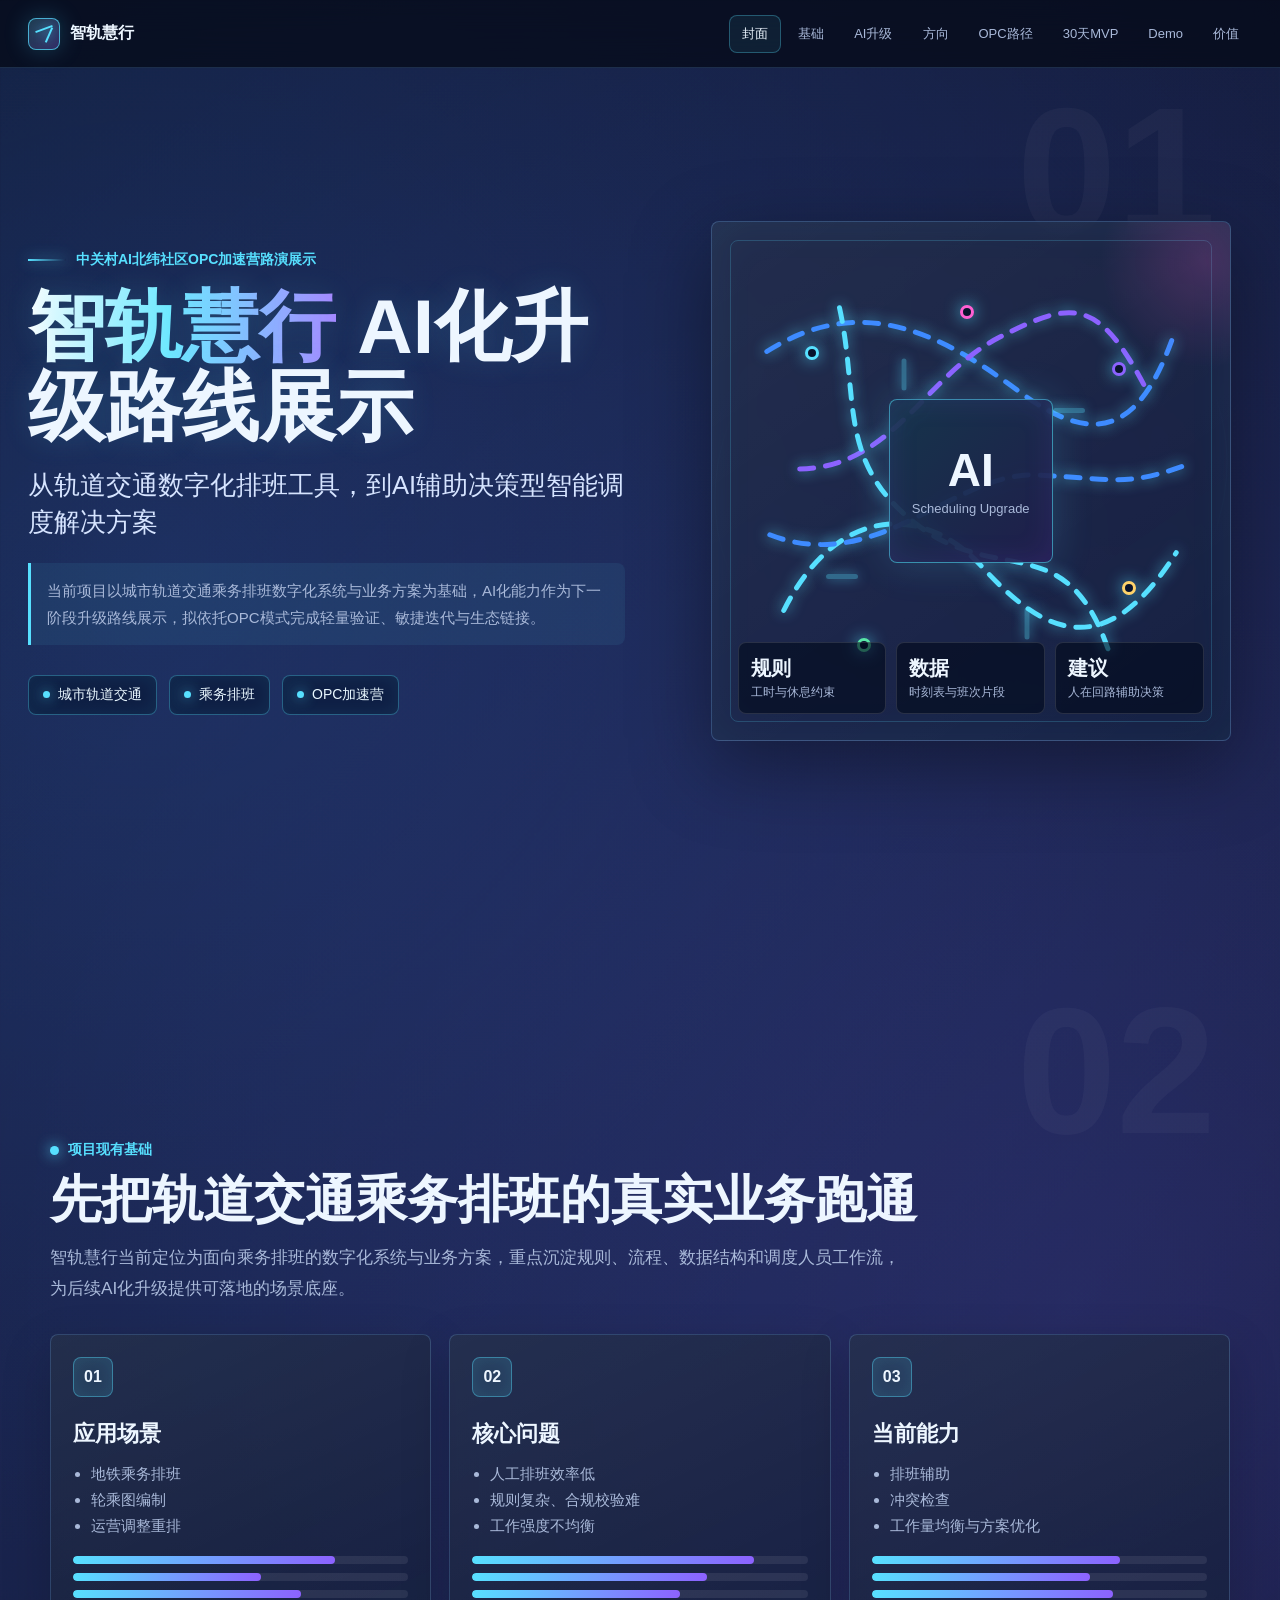
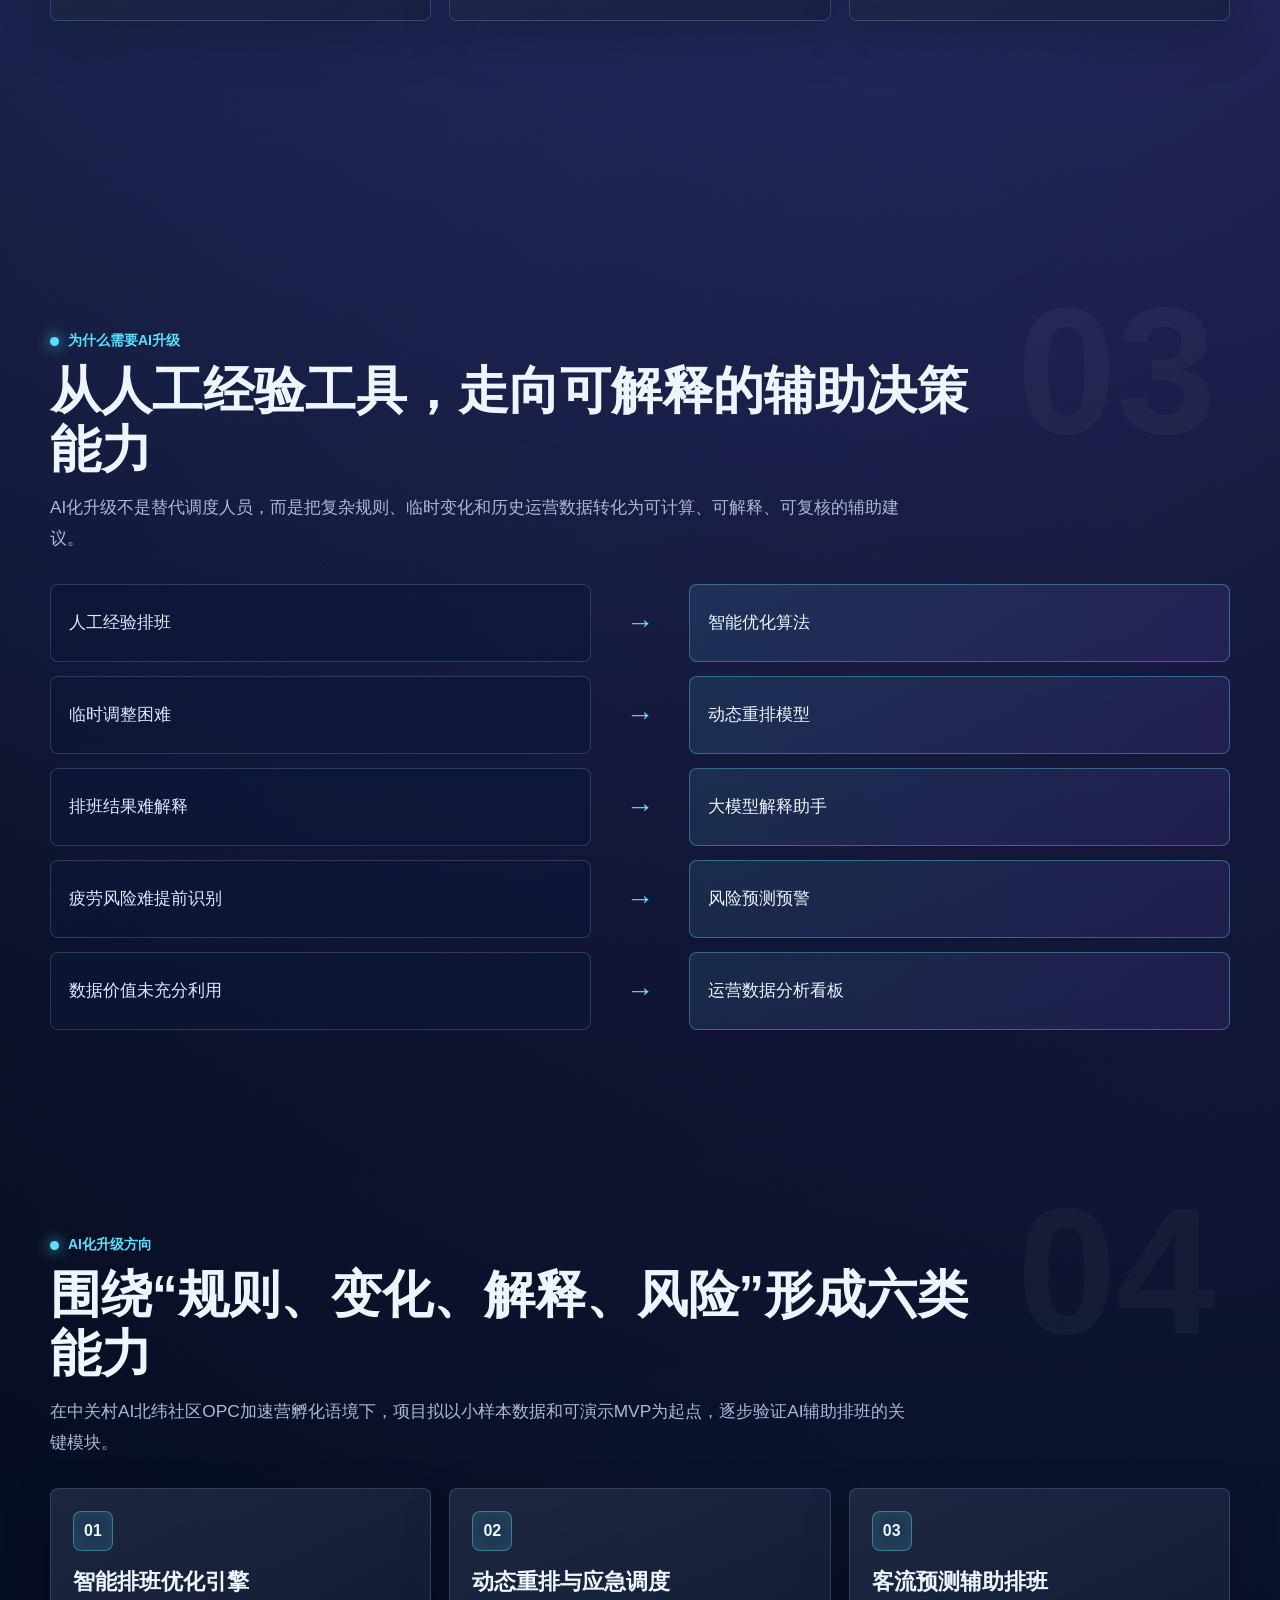
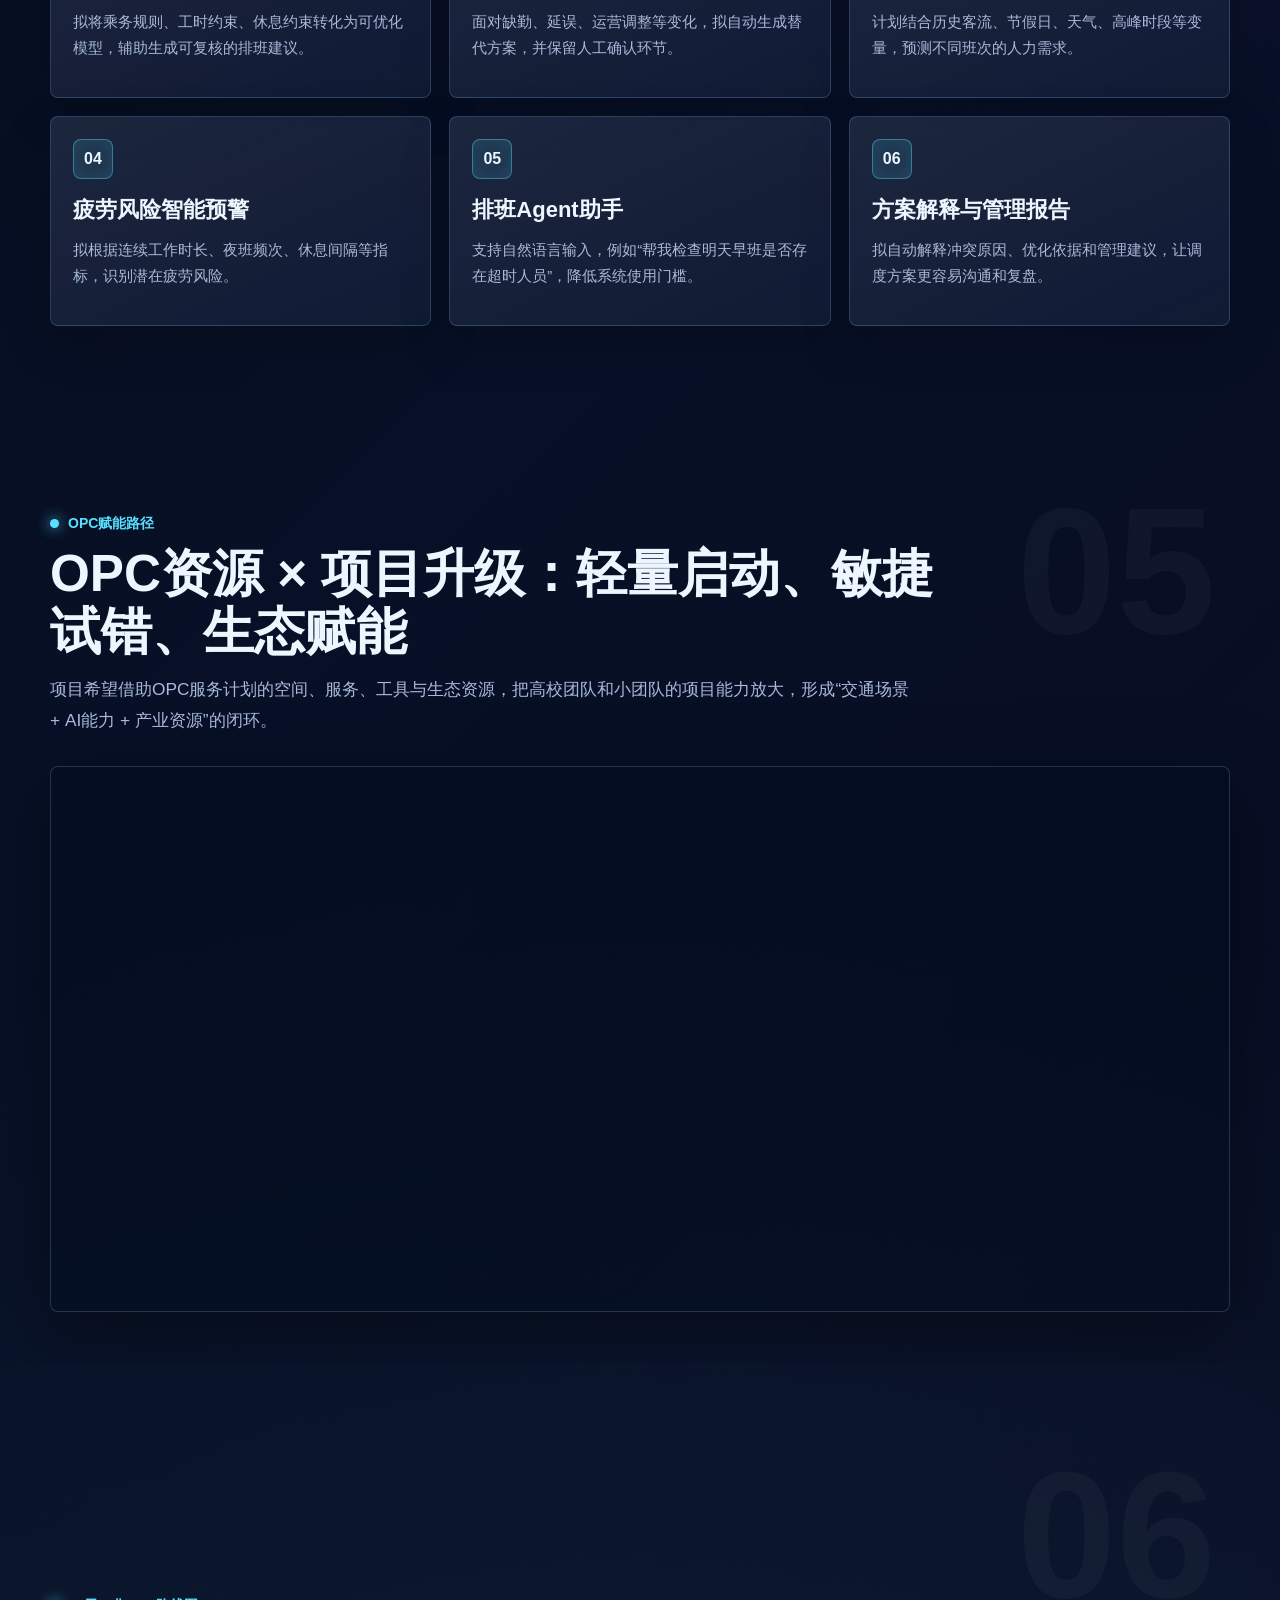
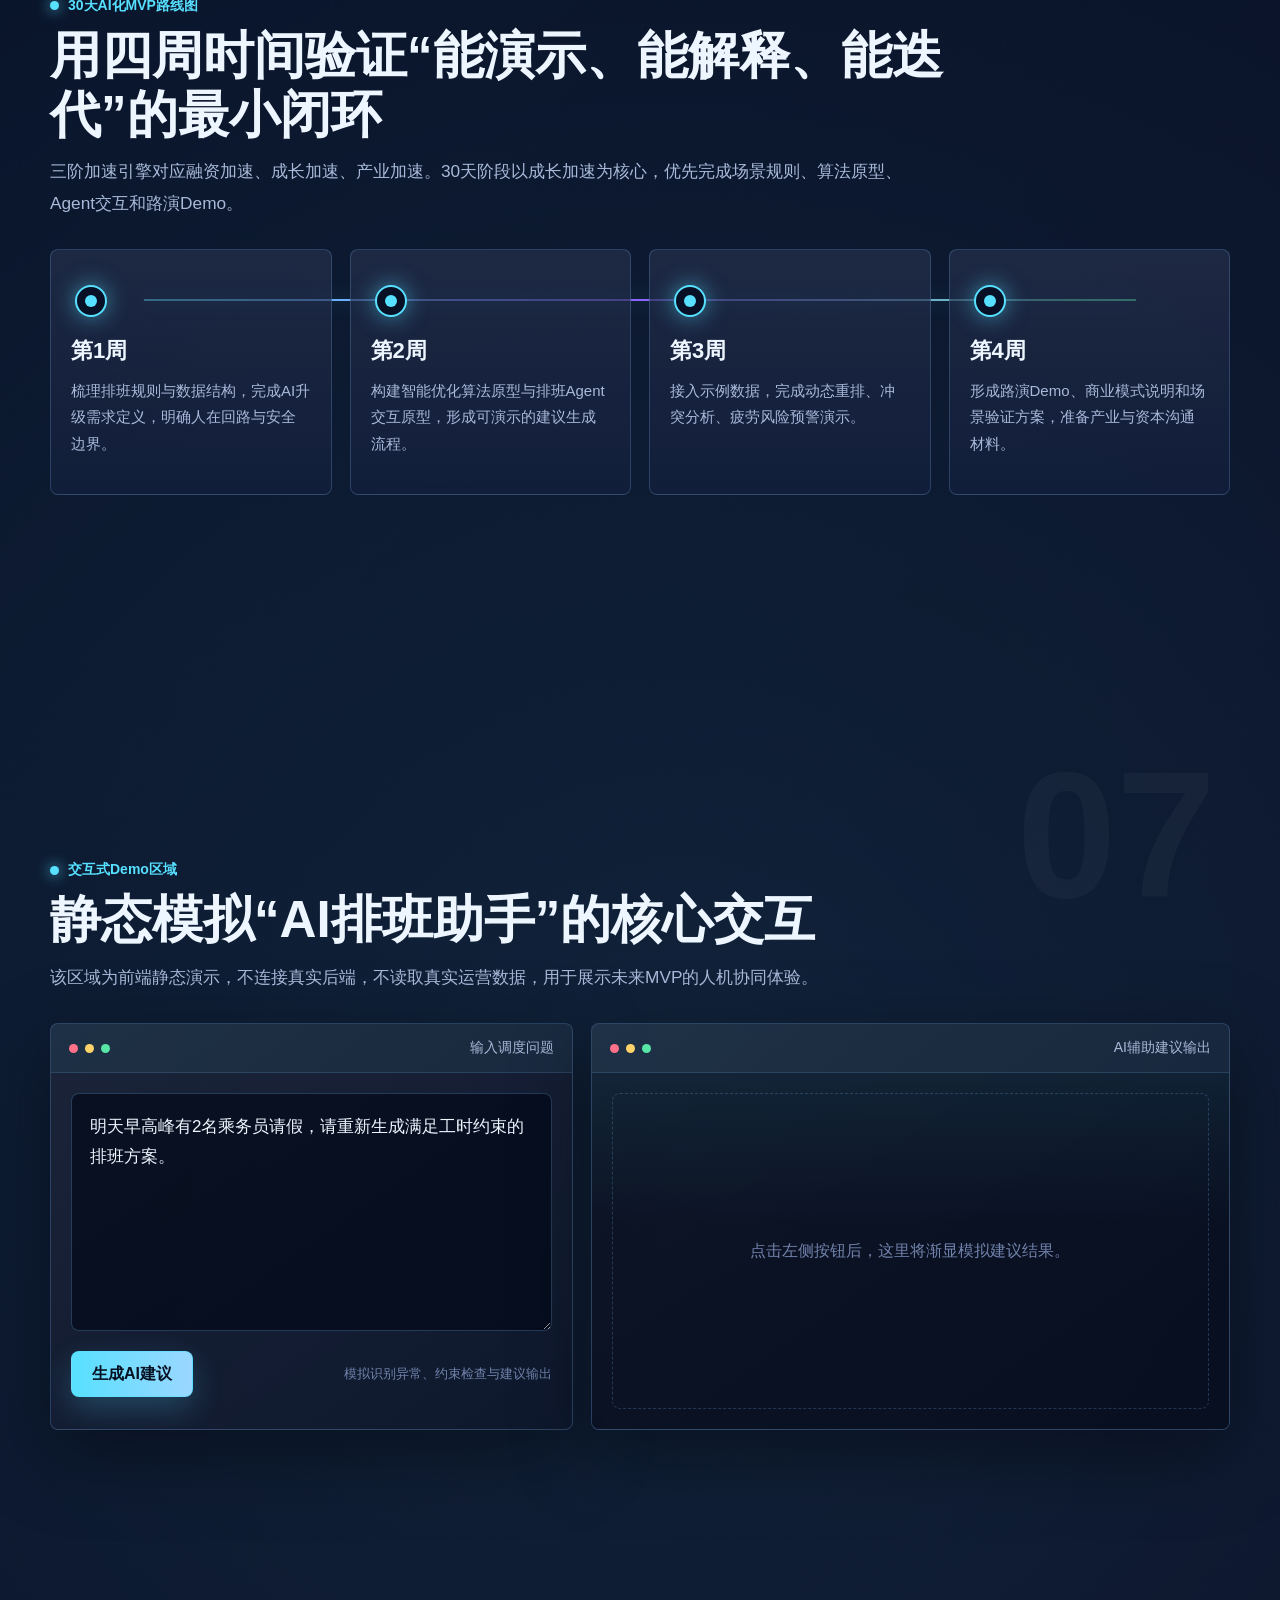
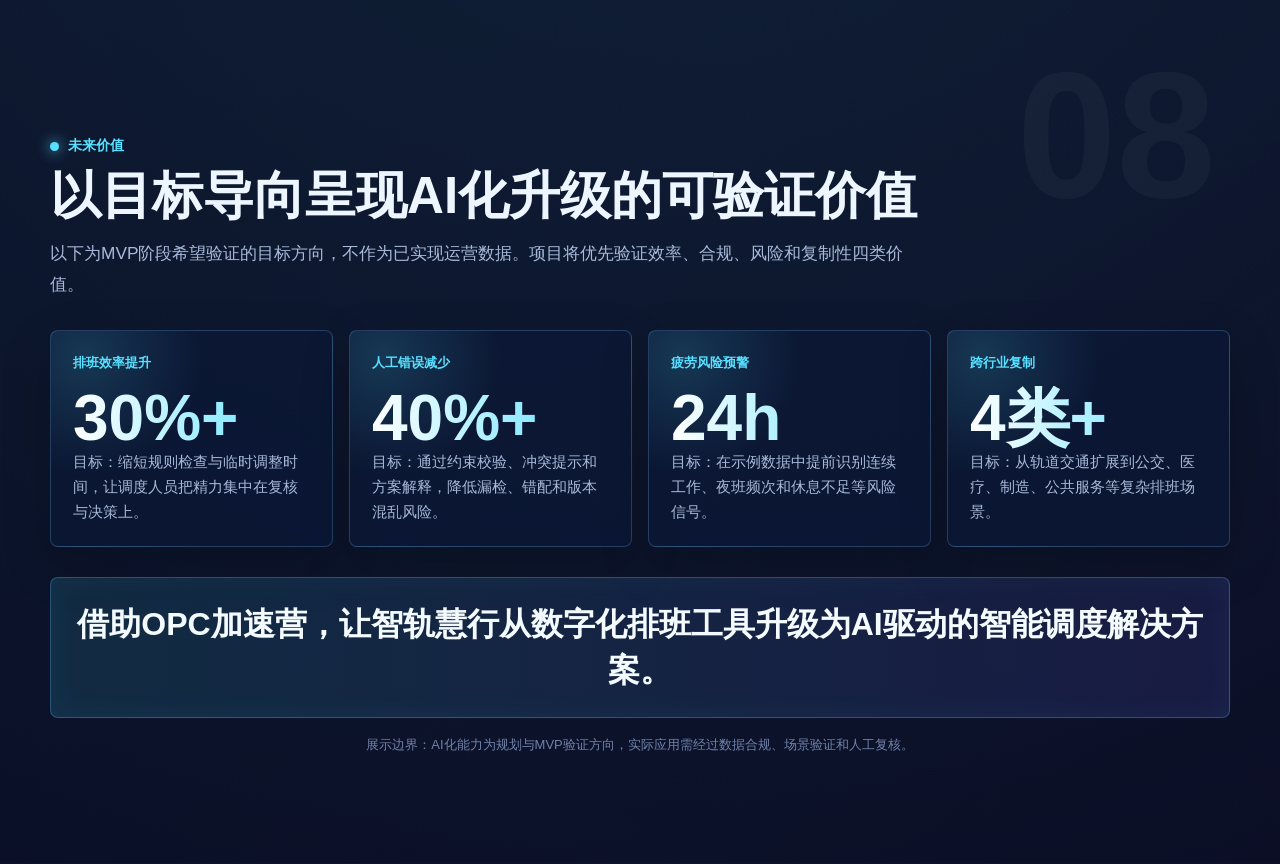
==== commit 1be5d7b5: "Update print statement from 'Hello' to 'Goodbye'" ====
--- a/zhiguihuixing-opc-roadshow/index.html
+++ b/zhiguihuixing-opc-roadshow/index.html
@@ -3,7 +3,7 @@
 <head>
   <meta charset="UTF-8">
   <meta name="viewport" content="width=device-width, initial-scale=1.0">
-  <title>鏅鸿建鎱ц AI鍖栧崌绾ц矾绾垮睍绀?/title>
+  <title>智轨慧行 AI化升级路线展示</title>
   <style>
     :root {
       --bg: #050814;
@@ -1234,21 +1234,21 @@
   </style>
 </head>
 <body>
-  <nav class="top-nav" aria-label="椤甸潰瀵艰埅">
+  <nav class="top-nav" aria-label="页面导航">
     <div class="nav-inner">
-      <a class="brand" href="#cover" aria-label="杩斿洖灏侀潰">
+      <a class="brand" href="#cover" aria-label="返回封面">
         <span class="brand-mark" aria-hidden="true"></span>
-        <span>鏅鸿建鎱ц</span>
+        <span>智轨慧行</span>
       </a>
       <div class="nav-links">
-        <a class="nav-link active" href="#cover">灏侀潰</a>
-        <a class="nav-link" href="#base">鍩虹</a>
-        <a class="nav-link" href="#why-ai">AI鍗囩骇</a>
-        <a class="nav-link" href="#direction">鏂瑰悜</a>
-        <a class="nav-link" href="#opc">OPC璺緞</a>
-        <a class="nav-link" href="#roadmap">30澶㎝VP</a>
+        <a class="nav-link active" href="#cover">封面</a>
+        <a class="nav-link" href="#base">基础</a>
+        <a class="nav-link" href="#why-ai">AI升级</a>
+        <a class="nav-link" href="#direction">方向</a>
+        <a class="nav-link" href="#opc">OPC路径</a>
+        <a class="nav-link" href="#roadmap">30天MVP</a>
         <a class="nav-link" href="#demo">Demo</a>
-        <a class="nav-link" href="#value">浠峰€?/a>
+        <a class="nav-link" href="#value">价值</a>
       </div>
     </div>
   </nav>
@@ -1257,22 +1257,22 @@
     <section class="section" id="cover" data-index="01">
       <div class="hero-grid">
         <div>
-          <div class="eyebrow">涓叧鏉慉I鍖楃含绀惧尯OPC鍔犻€熻惀璺紨灞曠ず</div>
-          <h1><span class="gradient-text">鏅鸿建鎱ц</span> AI鍖栧崌绾ц矾绾垮睍绀?/h1>
-          <p class="subtitle">浠庤建閬撲氦閫氭暟瀛楀寲鎺掔彮宸ュ叿锛屽埌AI杈呭姪鍐崇瓥鍨嬫櫤鑳借皟搴﹁В鍐虫柟妗?/p>
-          <p class="position-note">褰撳墠椤圭洰浠ュ煄甯傝建閬撲氦閫氫箻鍔℃帓鐝暟瀛楀寲绯荤粺涓庝笟鍔℃柟妗堜负鍩虹锛孉I鍖栬兘鍔涗綔涓轰笅涓€闃舵鍗囩骇璺嚎灞曠ず锛屾嫙渚濇墭OPC妯″紡瀹屾垚杞婚噺楠岃瘉銆佹晱鎹疯凯浠ｄ笌鐢熸€侀摼鎺ャ€?/p>
-          <div class="tags" aria-label="椤圭洰鏍囩">
-            <span class="tag"><span class="tag-dot"></span>鍩庡競杞ㄩ亾浜ら€?/span>
-            <span class="tag"><span class="tag-dot"></span>涔樺姟鎺掔彮</span>
-            <span class="tag"><span class="tag-dot"></span>OPC鍔犻€熻惀</span>
+          <div class="eyebrow">中关村AI北纬社区OPC加速营路演展示</div>
+          <h1><span class="gradient-text">智轨慧行</span> AI化升级路线展示</h1>
+          <p class="subtitle">从轨道交通数字化排班工具，到AI辅助决策型智能调度解决方案</p>
+          <p class="position-note">当前项目以城市轨道交通乘务排班数字化系统与业务方案为基础，AI化能力作为下一阶段升级路线展示，拟依托OPC模式完成轻量验证、敏捷迭代与生态链接。</p>
+          <div class="tags" aria-label="项目标签">
+            <span class="tag"><span class="tag-dot"></span>城市轨道交通</span>
+            <span class="tag"><span class="tag-dot"></span>乘务排班</span>
+            <span class="tag"><span class="tag-dot"></span>OPC加速营</span>
           </div>
         </div>
 
-        <div class="hero-visual" aria-label="鎶借薄鍦伴搧绾跨綉涓嶢I鑺墖铻嶅悎鍥惧舰">
+        <div class="hero-visual" aria-label="抽象地铁线网与AI芯片融合图形">
           <div class="orbit"></div>
           <div class="orbit"></div>
           <div class="rail-chip">
-            <svg viewBox="0 0 520 520" role="img" aria-label="杞ㄩ亾浜ら€氱嚎缃?>
+            <svg viewBox="0 0 520 520" role="img" aria-label="轨道交通线网">
               <path class="track-line track-blue" d="M55 130 C150 70, 230 112, 308 170 S430 210, 464 112"></path>
               <path class="track-line track-cyan" d="M72 390 C126 282, 214 284, 270 345 S390 452, 466 332"></path>
               <path class="track-line track-violet" d="M88 248 C182 246, 214 154, 288 116 S388 74, 438 172"></path>
@@ -1295,9 +1295,9 @@
             <span class="station s4"></span>
             <span class="station s5"></span>
             <div class="metric-strip">
-              <div class="mini-metric"><b>瑙勫垯</b><span>宸ユ椂涓庝紤鎭害鏉?/span></div>
-              <div class="mini-metric"><b>鏁版嵁</b><span>鏃跺埢琛ㄤ笌鐝鐗囨</span></div>
-              <div class="mini-metric"><b>寤鸿</b><span>浜哄湪鍥炶矾杈呭姪鍐崇瓥</span></div>
+              <div class="mini-metric"><b>规则</b><span>工时与休息约束</span></div>
+              <div class="mini-metric"><b>数据</b><span>时刻表与班次片段</span></div>
+              <div class="mini-metric"><b>建议</b><span>人在回路辅助决策</span></div>
             </div>
           </div>
         </div>
@@ -1307,19 +1307,19 @@
     <section class="section" id="base" data-index="02">
       <div class="wrap">
         <div class="section-head">
-          <div class="section-kicker">椤圭洰鐜版湁鍩虹</div>
-          <h2>鍏堟妸杞ㄩ亾浜ら€氫箻鍔℃帓鐝殑鐪熷疄涓氬姟璺戦€?/h2>
-          <p class="lead">鏅鸿建鎱ц褰撳墠瀹氫綅涓洪潰鍚戜箻鍔℃帓鐝殑鏁板瓧鍖栫郴缁熶笌涓氬姟鏂规锛岄噸鐐规矇娣€瑙勫垯銆佹祦绋嬨€佹暟鎹粨鏋勫拰璋冨害浜哄憳宸ヤ綔娴侊紝涓哄悗缁瑼I鍖栧崌绾ф彁渚涘彲钀藉湴鐨勫満鏅簳搴с€?/p>
+          <div class="section-kicker">项目现有基础</div>
+          <h2>先把轨道交通乘务排班的真实业务跑通</h2>
+          <p class="lead">智轨慧行当前定位为面向乘务排班的数字化系统与业务方案，重点沉淀规则、流程、数据结构和调度人员工作流，为后续AI化升级提供可落地的场景底座。</p>
         </div>
 
         <div class="grid-3">
           <article class="card">
             <div class="card-number">01</div>
-            <h3>搴旂敤鍦烘櫙</h3>
+            <h3>应用场景</h3>
             <ul>
-              <li>鍦伴搧涔樺姟鎺掔彮</li>
-              <li>杞箻鍥剧紪鍒?/li>
-              <li>杩愯惀璋冩暣閲嶆帓</li>
+              <li>地铁乘务排班</li>
+              <li>轮乘图编制</li>
+              <li>运营调整重排</li>
             </ul>
             <div class="data-bars" aria-hidden="true">
               <div class="bar"><span style="--w: 78%"></span></div>
@@ -1330,11 +1330,11 @@
 
           <article class="card">
             <div class="card-number">02</div>
-            <h3>鏍稿績闂</h3>
+            <h3>核心问题</h3>
             <ul>
-              <li>浜哄伐鎺掔彮鏁堢巼浣?/li>
-              <li>瑙勫垯澶嶆潅銆佸悎瑙勬牎楠岄毦</li>
-              <li>宸ヤ綔寮哄害涓嶅潎琛?/li>
+              <li>人工排班效率低</li>
+              <li>规则复杂、合规校验难</li>
+              <li>工作强度不均衡</li>
             </ul>
             <div class="data-bars" aria-hidden="true">
               <div class="bar"><span style="--w: 84%"></span></div>
@@ -1345,11 +1345,11 @@
 
           <article class="card">
             <div class="card-number">03</div>
-            <h3>褰撳墠鑳藉姏</h3>
+            <h3>当前能力</h3>
             <ul>
-              <li>鎺掔彮杈呭姪</li>
-              <li>鍐茬獊妫€鏌?/li>
-              <li>宸ヤ綔閲忓潎琛′笌鏂规浼樺寲</li>
+              <li>排班辅助</li>
+              <li>冲突检查</li>
+              <li>工作量均衡与方案优化</li>
             </ul>
             <div class="data-bars" aria-hidden="true">
               <div class="bar"><span style="--w: 74%"></span></div>
@@ -1364,36 +1364,36 @@
     <section class="section" id="why-ai" data-index="03">
       <div class="wrap">
         <div class="section-head">
-          <div class="section-kicker">涓轰粈涔堥渶瑕丄I鍗囩骇</div>
-          <h2>浠庝汉宸ョ粡楠屽伐鍏凤紝璧板悜鍙В閲婄殑杈呭姪鍐崇瓥鑳藉姏</h2>
-          <p class="lead">AI鍖栧崌绾т笉鏄浛浠ｈ皟搴︿汉鍛橈紝鑰屾槸鎶婂鏉傝鍒欍€佷复鏃跺彉鍖栧拰鍘嗗彶杩愯惀鏁版嵁杞寲涓哄彲璁＄畻銆佸彲瑙ｉ噴銆佸彲澶嶆牳鐨勮緟鍔╁缓璁€?/p>
+          <div class="section-kicker">为什么需要AI升级</div>
+          <h2>从人工经验工具，走向可解释的辅助决策能力</h2>
+          <p class="lead">AI化升级不是替代调度人员，而是把复杂规则、临时变化和历史运营数据转化为可计算、可解释、可复核的辅助建议。</p>
         </div>
 
         <div class="comparison">
           <div class="compare-row">
-            <div class="compare-cell">浜哄伐缁忛獙鎺掔彮</div>
-            <div class="arrow-cell">鈫?/div>
-            <div class="compare-cell ai">鏅鸿兘浼樺寲绠楁硶</div>
+            <div class="compare-cell">人工经验排班</div>
+            <div class="arrow-cell">→</div>
+            <div class="compare-cell ai">智能优化算法</div>
           </div>
           <div class="compare-row">
-            <div class="compare-cell">涓存椂璋冩暣鍥伴毦</div>
-            <div class="arrow-cell">鈫?/div>
-            <div class="compare-cell ai">鍔ㄦ€侀噸鎺掓ā鍨?/div>
+            <div class="compare-cell">临时调整困难</div>
+            <div class="arrow-cell">→</div>
+            <div class="compare-cell ai">动态重排模型</div>
           </div>
           <div class="compare-row">
-            <div class="compare-cell">鎺掔彮缁撴灉闅捐В閲?/div>
-            <div class="arrow-cell">鈫?/div>
-            <div class="compare-cell ai">澶фā鍨嬭В閲婂姪鎵?/div>
+            <div class="compare-cell">排班结果难解释</div>
+            <div class="arrow-cell">→</div>
+            <div class="compare-cell ai">大模型解释助手</div>
           </div>
           <div class="compare-row">
-            <div class="compare-cell">鐤插姵椋庨櫓闅炬彁鍓嶈瘑鍒?/div>
-            <div class="arrow-cell">鈫?/div>
-            <div class="compare-cell ai">椋庨櫓棰勬祴棰勮</div>
+            <div class="compare-cell">疲劳风险难提前识别</div>
+            <div class="arrow-cell">→</div>
+            <div class="compare-cell ai">风险预测预警</div>
           </div>
           <div class="compare-row">
-            <div class="compare-cell">鏁版嵁浠峰€兼湭鍏呭垎鍒╃敤</div>
-            <div class="arrow-cell">鈫?/div>
-            <div class="compare-cell ai">杩愯惀鏁版嵁鍒嗘瀽鐪嬫澘</div>
+            <div class="compare-cell">数据价值未充分利用</div>
+            <div class="arrow-cell">→</div>
+            <div class="compare-cell ai">运营数据分析看板</div>
           </div>
         </div>
       </div>
@@ -1402,41 +1402,41 @@
     <section class="section" id="direction" data-index="04">
       <div class="wrap">
         <div class="section-head">
-          <div class="section-kicker">AI鍖栧崌绾ф柟鍚?/div>
-          <h2>鍥寸粫鈥滆鍒欍€佸彉鍖栥€佽В閲娿€侀闄┾€濆舰鎴愬叚绫昏兘鍔?/h2>
-          <p class="lead">鍦ㄤ腑鍏虫潙AI鍖楃含绀惧尯OPC鍔犻€熻惀瀛靛寲璇涓嬶紝椤圭洰鎷熶互灏忔牱鏈暟鎹拰鍙紨绀篗VP涓鸿捣鐐癸紝閫愭楠岃瘉AI杈呭姪鎺掔彮鐨勫叧閿ā鍧椼€?/p>
+          <div class="section-kicker">AI化升级方向</div>
+          <h2>围绕“规则、变化、解释、风险”形成六类能力</h2>
+          <p class="lead">在中关村AI北纬社区OPC加速营孵化语境下，项目拟以小样本数据和可演示MVP为起点，逐步验证AI辅助排班的关键模块。</p>
         </div>
 
         <div class="grid-3">
           <article class="card module-card">
             <div class="card-number">01</div>
-            <h3>鏅鸿兘鎺掔彮浼樺寲寮曟搸</h3>
-            <p>鎷熷皢涔樺姟瑙勫垯銆佸伐鏃剁害鏉熴€佷紤鎭害鏉熻浆鍖栦负鍙紭鍖栨ā鍨嬶紝杈呭姪鐢熸垚鍙鏍哥殑鎺掔彮寤鸿銆?/p>
+            <h3>智能排班优化引擎</h3>
+            <p>拟将乘务规则、工时约束、休息约束转化为可优化模型，辅助生成可复核的排班建议。</p>
           </article>
           <article class="card module-card">
             <div class="card-number">02</div>
-            <h3>鍔ㄦ€侀噸鎺掍笌搴旀€ヨ皟搴?/h3>
-            <p>闈㈠缂哄嫟銆佸欢璇€佽繍钀ヨ皟鏁寸瓑鍙樺寲锛屾嫙鑷姩鐢熸垚鏇夸唬鏂规锛屽苟淇濈暀浜哄伐纭鐜妭銆?/p>
+            <h3>动态重排与应急调度</h3>
+            <p>面对缺勤、延误、运营调整等变化，拟自动生成替代方案，并保留人工确认环节。</p>
           </article>
           <article class="card module-card">
             <div class="card-number">03</div>
-            <h3>瀹㈡祦棰勬祴杈呭姪鎺掔彮</h3>
-            <p>璁″垝缁撳悎鍘嗗彶瀹㈡祦銆佽妭鍋囨棩銆佸ぉ姘斻€侀珮宄版椂娈电瓑鍙橀噺锛岄娴嬩笉鍚岀彮娆＄殑浜哄姏闇€姹傘€?/p>
+            <h3>客流预测辅助排班</h3>
+            <p>计划结合历史客流、节假日、天气、高峰时段等变量，预测不同班次的人力需求。</p>
           </article>
           <article class="card module-card">
             <div class="card-number">04</div>
-            <h3>鐤插姵椋庨櫓鏅鸿兘棰勮</h3>
-            <p>鎷熸牴鎹繛缁伐浣滄椂闀裤€佸鐝娆°€佷紤鎭棿闅旂瓑鎸囨爣锛岃瘑鍒綔鍦ㄧ柌鍔抽闄┿€?/p>
+            <h3>疲劳风险智能预警</h3>
+            <p>拟根据连续工作时长、夜班频次、休息间隔等指标，识别潜在疲劳风险。</p>
           </article>
           <article class="card module-card">
             <div class="card-number">05</div>
-            <h3>鎺掔彮Agent鍔╂墜</h3>
-            <p>鏀寔鑷劧璇█杈撳叆锛屼緥濡傗€滃府鎴戞鏌ユ槑澶╂棭鐝槸鍚﹀瓨鍦ㄨ秴鏃朵汉鍛樷€濓紝闄嶄綆绯荤粺浣跨敤闂ㄦ銆?/p>
+            <h3>排班Agent助手</h3>
+            <p>支持自然语言输入，例如“帮我检查明天早班是否存在超时人员”，降低系统使用门槛。</p>
           </article>
           <article class="card module-card">
             <div class="card-number">06</div>
-            <h3>鏂规瑙ｉ噴涓庣鐞嗘姤鍛?/h3>
-            <p>鎷熻嚜鍔ㄨВ閲婂啿绐佸師鍥犮€佷紭鍖栦緷鎹拰绠＄悊寤鸿锛岃璋冨害鏂规鏇村鏄撴矡閫氬拰澶嶇洏銆?/p>
+            <h3>方案解释与管理报告</h3>
+            <p>拟自动解释冲突原因、优化依据和管理建议，让调度方案更容易沟通和复盘。</p>
           </article>
         </div>
       </div>
@@ -1445,43 +1445,43 @@
     <section class="section" id="opc" data-index="05">
       <div class="wrap">
         <div class="section-head">
-          <div class="section-kicker">OPC璧嬭兘璺緞</div>
-          <h2>OPC璧勬簮 脳 椤圭洰鍗囩骇锛氳交閲忓惎鍔ㄣ€佹晱鎹疯瘯閿欍€佺敓鎬佽祴鑳?/h2>
-          <p class="lead">椤圭洰甯屾湜鍊熷姪OPC鏈嶅姟璁″垝鐨勭┖闂淬€佹湇鍔°€佸伐鍏蜂笌鐢熸€佽祫婧愶紝鎶婇珮鏍″洟闃熷拰灏忓洟闃熺殑椤圭洰鑳藉姏鏀惧ぇ锛屽舰鎴愨€滀氦閫氬満鏅?+ AI鑳藉姏 + 浜т笟璧勬簮鈥濈殑闂幆銆?/p>
+          <div class="section-kicker">OPC赋能路径</div>
+          <h2>OPC资源 × 项目升级：轻量启动、敏捷试错、生态赋能</h2>
+          <p class="lead">项目希望借助OPC服务计划的空间、服务、工具与生态资源，把高校团队和小团队的项目能力放大，形成“交通场景 + AI能力 + 产业资源”的闭环。</p>
         </div>
 
-        <div class="matrix" role="table" aria-label="OPC璧勬簮涓庨」鐩崌绾х煩闃?>
+        <div class="matrix" role="table" aria-label="OPC资源与项目升级矩阵">
           <div class="matrix-row" role="row">
-            <div class="matrix-key" role="cell">绌洪棿鏀寔</div>
-            <div class="matrix-value" role="cell">甯屾湜渚濇墭瀛靛寲绌洪棿涓庡睍绀轰氦娴佸満鏅紝瀹屾垚璺紨婕旂ず銆佺敤鎴疯璋堝拰MVP闃舵鎬ц瘎瀹°€?/div>
+            <div class="matrix-key" role="cell">空间支持</div>
+            <div class="matrix-value" role="cell">希望依托孵化空间与展示交流场景，完成路演演示、用户访谈和MVP阶段性评审。</div>
           </div>
           <div class="matrix-row" role="row">
-            <div class="matrix-key" role="cell">鏈嶅姟鏀寔</div>
-            <div class="matrix-value" role="cell">璁″垝鑾峰緱鏀跨瓥銆佸垱涓氥€佸悎瑙勩€佽矾婕旇緟瀵硷紝甯姪椤圭洰浠庝笟鍔℃柟妗堣浆鍚戝彲楠岃瘉浜у搧鏂规銆?/div>
+            <div class="matrix-key" role="cell">服务支持</div>
+            <div class="matrix-value" role="cell">计划获得政策、创业、合规、路演辅导，帮助项目从业务方案转向可验证产品方案。</div>
           </div>
           <div class="matrix-row" role="row">
-            <div class="matrix-key" role="cell">宸ュ叿鏀寔</div>
-            <div class="matrix-value" role="cell">鎷熶娇鐢ㄥ脊鎬х畻鍔涖€丄gent瓒呭競銆丄I宸ュ叿閾俱€佹妧鏈厤濂楁湇鍔★紝瀹屾垚鏅鸿兘鎺掔彮MVP楠岃瘉銆?/div>
+            <div class="matrix-key" role="cell">工具支持</div>
+            <div class="matrix-value" role="cell">拟使用弹性算力、Agent超市、AI工具链、技术配套服务，完成智能排班MVP验证。</div>
           </div>
           <div class="matrix-row" role="row">
-            <div class="matrix-key" role="cell">鐢熸€佹敮鎸?/div>
-            <div class="matrix-value" role="cell">鏈熷緟閾炬帴楂樻牎銆佷骇涓氭柟銆佹姇璧勬満鏋勫拰杞ㄩ亾浜ら€氬簲鐢ㄥ満鏅紝鎺ㄥ姩鍦烘櫙楠岃瘉涓庤祫婧愬崗鍚屻€?/div>
+            <div class="matrix-key" role="cell">生态支持</div>
+            <div class="matrix-value" role="cell">期待链接高校、产业方、投资机构和轨道交通应用场景，推动场景验证与资源协同。</div>
           </div>
           <div class="matrix-row" role="row">
-            <div class="matrix-key" role="cell">鎶€鏈淮搴?/div>
-            <div class="matrix-value" role="cell">鍥寸粫绠楁硶寤烘ā銆佸ぇ妯″瀷搴旂敤銆佹暟鎹不鐞嗭紝瀹屾垚浠庢暟瀛楀寲瑙勫垯搴撳埌AI杈呭姪寤鸿鐨勫崌绾ц矾寰勩€?/div>
+            <div class="matrix-key" role="cell">技术维度</div>
+            <div class="matrix-value" role="cell">围绕算法建模、大模型应用、数据治理，完成从数字化规则库到AI辅助建议的升级路径。</div>
           </div>
           <div class="matrix-row" role="row">
-            <div class="matrix-key" role="cell">浜т笟缁村害</div>
-            <div class="matrix-value" role="cell">浠ュ湴閾佽繍钀ュ満鏅獙璇佷负璧风偣锛屾帰绱㈠叕浜ゃ€侀搧璺€佸尰鐤椼€佸埗閫犵瓑璺ㄨ涓氭帓鐝嫇灞曘€?/div>
+            <div class="matrix-key" role="cell">产业维度</div>
+            <div class="matrix-value" role="cell">以地铁运营场景验证为起点，探索公交、铁路、医疗、制造等跨行业排班拓展。</div>
           </div>
           <div class="matrix-row" role="row">
-            <div class="matrix-key" role="cell">璧勬湰缁村害</div>
-            <div class="matrix-value" role="cell">璁″垝鍊熷姪铻嶈祫鍔犻€熶笌璺紨杈呭锛屾⒊鐞嗗晢涓氭ā寮忋€佷氦浠樿矾寰勫拰闃舵鎬ц瀺璧勫彊浜嬨€?/div>
+            <div class="matrix-key" role="cell">资本维度</div>
+            <div class="matrix-value" role="cell">计划借助融资加速与路演辅导，梳理商业模式、交付路径和阶段性融资叙事。</div>
           </div>
           <div class="matrix-row" role="row">
-            <div class="matrix-key" role="cell">鏀跨瓥缁村害</div>
-            <div class="matrix-value" role="cell">鎷熷鎺ョ鍒涙斂绛栥€佷紒涓氭敞鍐屻€佸鍖栬祫婧愪笌鏁版嵁鍚堣瑕佹眰锛岄檷浣庢棭鏈熻惤鍦版垚鏈€?/div>
+            <div class="matrix-key" role="cell">政策维度</div>
+            <div class="matrix-value" role="cell">拟对接科创政策、企业注册、孵化资源与数据合规要求，降低早期落地成本。</div>
           </div>
         </div>
       </div>
@@ -1490,31 +1490,31 @@
     <section class="section" id="roadmap" data-index="06">
       <div class="wrap">
         <div class="section-head">
-          <div class="section-kicker">30澶〢I鍖朚VP璺嚎鍥?/div>
-          <h2>鐢ㄥ洓鍛ㄦ椂闂撮獙璇佲€滆兘婕旂ず銆佽兘瑙ｉ噴銆佽兘杩唬鈥濈殑鏈€灏忛棴鐜?/h2>
-          <p class="lead">涓夐樁鍔犻€熷紩鎿庡搴旇瀺璧勫姞閫熴€佹垚闀垮姞閫熴€佷骇涓氬姞閫熴€?0澶╅樁娈典互鎴愰暱鍔犻€熶负鏍稿績锛屼紭鍏堝畬鎴愬満鏅鍒欍€佺畻娉曞師鍨嬨€丄gent浜や簰鍜岃矾婕擠emo銆?/p>
+          <div class="section-kicker">30天AI化MVP路线图</div>
+          <h2>用四周时间验证“能演示、能解释、能迭代”的最小闭环</h2>
+          <p class="lead">三阶加速引擎对应融资加速、成长加速、产业加速。30天阶段以成长加速为核心，优先完成场景规则、算法原型、Agent交互和路演Demo。</p>
         </div>
 
         <div class="timeline">
           <article class="timeline-item">
             <span class="timeline-dot" aria-hidden="true"></span>
-            <b>绗?鍛?/b>
-            <p>姊崇悊鎺掔彮瑙勫垯涓庢暟鎹粨鏋勶紝瀹屾垚AI鍗囩骇闇€姹傚畾涔夛紝鏄庣‘浜哄湪鍥炶矾涓庡畨鍏ㄨ竟鐣屻€?/p>
+            <b>第1周</b>
+            <p>梳理排班规则与数据结构，完成AI升级需求定义，明确人在回路与安全边界。</p>
           </article>
           <article class="timeline-item">
             <span class="timeline-dot" aria-hidden="true"></span>
-            <b>绗?鍛?/b>
-            <p>鏋勫缓鏅鸿兘浼樺寲绠楁硶鍘熷瀷涓庢帓鐝瑼gent浜や簰鍘熷瀷锛屽舰鎴愬彲婕旂ず鐨勫缓璁敓鎴愭祦绋嬨€?/p>
+            <b>第2周</b>
+            <p>构建智能优化算法原型与排班Agent交互原型，形成可演示的建议生成流程。</p>
           </article>
           <article class="timeline-item">
             <span class="timeline-dot" aria-hidden="true"></span>
-            <b>绗?鍛?/b>
-            <p>鎺ュ叆绀轰緥鏁版嵁锛屽畬鎴愬姩鎬侀噸鎺掋€佸啿绐佸垎鏋愩€佺柌鍔抽闄╅璀︽紨绀恒€?/p>
+            <b>第3周</b>
+            <p>接入示例数据，完成动态重排、冲突分析、疲劳风险预警演示。</p>
           </article>
           <article class="timeline-item">
             <span class="timeline-dot" aria-hidden="true"></span>
-            <b>绗?鍛?/b>
-            <p>褰㈡垚璺紨Demo銆佸晢涓氭ā寮忚鏄庡拰鍦烘櫙楠岃瘉鏂规锛屽噯澶囦骇涓氫笌璧勬湰娌熼€氭潗鏂欍€?/p>
+            <b>第4周</b>
+            <p>形成路演Demo、商业模式说明和场景验证方案，准备产业与资本沟通材料。</p>
           </article>
         </div>
       </div>
@@ -1523,22 +1523,22 @@
     <section class="section" id="demo" data-index="07">
       <div class="wrap">
         <div class="section-head">
-          <div class="section-kicker">浜や簰寮廌emo鍖哄煙</div>
-          <h2>闈欐€佹ā鎷熲€淎I鎺掔彮鍔╂墜鈥濈殑鏍稿績浜や簰</h2>
-          <p class="lead">璇ュ尯鍩熶负鍓嶇闈欐€佹紨绀猴紝涓嶈繛鎺ョ湡瀹炲悗绔紝涓嶈鍙栫湡瀹炶繍钀ユ暟鎹紝鐢ㄤ簬灞曠ず鏈潵MVP鐨勪汉鏈哄崗鍚屼綋楠屻€?/p>
+          <div class="section-kicker">交互式Demo区域</div>
+          <h2>静态模拟“AI排班助手”的核心交互</h2>
+          <p class="lead">该区域为前端静态演示，不连接真实后端，不读取真实运营数据，用于展示未来MVP的人机协同体验。</p>
         </div>
 
         <div class="demo-shell">
           <div class="demo-panel">
             <div class="demo-header">
               <div class="window-dots" aria-hidden="true"><span></span><span></span><span></span></div>
-              <div class="demo-title">杈撳叆璋冨害闂</div>
+              <div class="demo-title">输入调度问题</div>
             </div>
             <div class="demo-body">
-              <textarea id="demoInput" aria-label="鎺掔彮鍔╂墜杈撳叆妗?>鏄庡ぉ鏃╅珮宄版湁2鍚嶄箻鍔″憳璇峰亣锛岃閲嶆柊鐢熸垚婊¤冻宸ユ椂绾︽潫鐨勬帓鐝柟妗堛€?/textarea>
+              <textarea id="demoInput" aria-label="排班助手输入框">明天早高峰有2名乘务员请假，请重新生成满足工时约束的排班方案。</textarea>
               <div class="btn-row">
-                <button class="primary-btn" id="generateBtn" type="button">鐢熸垚AI寤鸿</button>
-                <span class="demo-tip">妯℃嫙璇嗗埆寮傚父銆佺害鏉熸鏌ヤ笌寤鸿杈撳嚭</span>
+                <button class="primary-btn" id="generateBtn" type="button">生成AI建议</button>
+                <span class="demo-tip">模拟识别异常、约束检查与建议输出</span>
               </div>
             </div>
           </div>
@@ -1546,11 +1546,11 @@
           <div class="demo-panel">
             <div class="demo-header">
               <div class="window-dots" aria-hidden="true"><span></span><span></span><span></span></div>
-              <div class="demo-title">AI杈呭姪寤鸿杈撳嚭</div>
+              <div class="demo-title">AI辅助建议输出</div>
             </div>
             <div class="result-screen">
-              <div class="loading-line" id="loadingLine"><span class="scanner"></span>姝ｅ湪妯℃嫙鍒嗘瀽鎺掔彮绾︽潫涓庣己鍕ゅ奖鍝?/div>
-              <div class="result-placeholder" id="resultPlaceholder">鐐瑰嚮宸︿晶鎸夐挳鍚庯紝杩欓噷灏嗘笎鏄炬ā鎷熷缓璁粨鏋溿€?/div>
+              <div class="loading-line" id="loadingLine"><span class="scanner"></span>正在模拟分析排班约束与缺勤影响</div>
+              <div class="result-placeholder" id="resultPlaceholder">点击左侧按钮后，这里将渐显模拟建议结果。</div>
               <ul class="result-list" id="resultList" aria-live="polite"></ul>
             </div>
           </div>
@@ -1561,44 +1561,44 @@
     <section class="section" id="value" data-index="08">
       <div class="wrap">
         <div class="section-head">
-          <div class="section-kicker">鏈潵浠峰€?/div>
-          <h2>浠ョ洰鏍囧鍚戝憟鐜癆I鍖栧崌绾х殑鍙獙璇佷环鍊?/h2>
-          <p class="lead">浠ヤ笅涓篗VP闃舵甯屾湜楠岃瘉鐨勭洰鏍囨柟鍚戯紝涓嶄綔涓哄凡瀹炵幇杩愯惀鏁版嵁銆傞」鐩皢浼樺厛楠岃瘉鏁堢巼銆佸悎瑙勩€侀闄╁拰澶嶅埗鎬у洓绫讳环鍊笺€?/p>
+          <div class="section-kicker">未来价值</div>
+          <h2>以目标导向呈现AI化升级的可验证价值</h2>
+          <p class="lead">以下为MVP阶段希望验证的目标方向，不作为已实现运营数据。项目将优先验证效率、合规、风险和复制性四类价值。</p>
         </div>
 
         <div class="grid-4">
           <article class="value-card">
             <div>
-              <small>鎺掔彮鏁堢巼鎻愬崌</small>
+              <small>排班效率提升</small>
               <div class="big-number"><span class="count" data-target="30">0</span>%+</div>
             </div>
-            <p>鐩爣锛氱缉鐭鍒欐鏌ヤ笌涓存椂璋冩暣鏃堕棿锛岃璋冨害浜哄憳鎶婄簿鍔涢泦涓湪澶嶆牳涓庡喅绛栦笂銆?/p>
+            <p>目标：缩短规则检查与临时调整时间，让调度人员把精力集中在复核与决策上。</p>
           </article>
           <article class="value-card">
             <div>
-              <small>浜哄伐閿欒鍑忓皯</small>
+              <small>人工错误减少</small>
               <div class="big-number"><span class="count" data-target="40">0</span>%+</div>
             </div>
-            <p>鐩爣锛氶€氳繃绾︽潫鏍￠獙銆佸啿绐佹彁绀哄拰鏂规瑙ｉ噴锛岄檷浣庢紡妫€銆侀敊閰嶅拰鐗堟湰娣蜂贡椋庨櫓銆?/p>
+            <p>目标：通过约束校验、冲突提示和方案解释，降低漏检、错配和版本混乱风险。</p>
           </article>
           <article class="value-card">
             <div>
-              <small>鐤插姵椋庨櫓棰勮</small>
+              <small>疲劳风险预警</small>
               <div class="big-number"><span class="count" data-target="24">0</span>h</div>
             </div>
-            <p>鐩爣锛氬湪绀轰緥鏁版嵁涓彁鍓嶈瘑鍒繛缁伐浣溿€佸鐝娆″拰浼戞伅涓嶈冻绛夐闄╀俊鍙枫€?/p>
+            <p>目标：在示例数据中提前识别连续工作、夜班频次和休息不足等风险信号。</p>
           </article>
           <article class="value-card">
             <div>
-              <small>璺ㄨ涓氬鍒?/small>
-              <div class="big-number"><span class="count" data-target="4">0</span>绫?</div>
+              <small>跨行业复制</small>
+              <div class="big-number"><span class="count" data-target="4">0</span>类+</div>
             </div>
-            <p>鐩爣锛氫粠杞ㄩ亾浜ら€氭墿灞曞埌鍏氦銆佸尰鐤椼€佸埗閫犮€佸叕鍏辨湇鍔＄瓑澶嶆潅鎺掔彮鍦烘櫙銆?/p>
+            <p>目标：从轨道交通扩展到公交、医疗、制造、公共服务等复杂排班场景。</p>
           </article>
         </div>
 
-        <div class="slogan">鍊熷姪OPC鍔犻€熻惀锛岃鏅鸿建鎱ц浠庢暟瀛楀寲鎺掔彮宸ュ叿鍗囩骇涓篈I椹卞姩鐨勬櫤鑳借皟搴﹁В鍐虫柟妗堛€?/div>
-        <div class="footer-note">灞曠ず杈圭晫锛欰I鍖栬兘鍔涗负瑙勫垝涓嶮VP楠岃瘉鏂瑰悜锛屽疄闄呭簲鐢ㄩ渶缁忚繃鏁版嵁鍚堣銆佸満鏅獙璇佸拰浜哄伐澶嶆牳銆?/div>
+        <div class="slogan">借助OPC加速营，让智轨慧行从数字化排班工具升级为AI驱动的智能调度解决方案。</div>
+        <div class="footer-note">展示边界：AI化能力为规划与MVP验证方向，实际应用需经过数据合规、场景验证和人工复核。</div>
       </div>
     </section>
   </main>
@@ -1679,10 +1679,10 @@
     counters.forEach((counter) => counterObserver.observe(counter));
 
     const demoResults = [
-      { icon: "01", title: "宸茶瘑鍒紓甯?, text: "2鍚嶄汉鍛樼己鍕わ紝褰卞搷鏄庢棩鏃╅珮宄板叧閿箻鍔＄墖娈点€? },
-      { icon: "02", title: "璋冩暣寤鸿", text: "鏇挎崲3涓箻鍔＄墖娈碉紝浼樺厛淇濇寔鍑洪€€鍕ゅ湴鐐逛竴鑷达紝骞朵繚鎸佷紤鎭棿闅斿悎瑙勩€? },
-      { icon: "03", title: "椋庨櫓鎻愮ず", text: "1鍚嶄汉鍛樻帴杩戣繛缁伐浣滀笂闄愶紝寤鸿瀹夋帓澶囩敤浜哄憳鎴栭檷浣庡悗缁彮娆″己搴︺€? },
-      { icon: "04", title: "浼樺寲缁撴灉", text: "棰勮鍑忓皯浜哄伐璋冩暣鏃堕棿锛屾彁鍗囨柟妗堝悎瑙勬€э紝鏈€缁堟柟妗堜粛鐢辫皟搴︿汉鍛樺鏍哥‘璁ゃ€? }
+      { icon: "01", title: "已识别异常", text: "2名人员缺勤，影响明日早高峰关键乘务片段。" },
+      { icon: "02", title: "调整建议", text: "替换3个乘务片段，优先保持出退勤地点一致，并保持休息间隔合规。" },
+      { icon: "03", title: "风险提示", text: "1名人员接近连续工作上限，建议安排备用人员或降低后续班次强度。" },
+      { icon: "04", title: "优化结果", text: "预计减少人工调整时间，提升方案合规性，最终方案仍由调度人员复核确认。" }
     ];
 
     function clearResults() {
@@ -1730,7 +1730,7 @@
 
     generateBtn.addEventListener("click", () => {
       generateBtn.disabled = true;
-      generateBtn.textContent = "鐢熸垚涓?..";
+      generateBtn.textContent = "生成中...";
       loadingLine.classList.add("show");
       clearResults();
 
@@ -1738,7 +1738,7 @@
         loadingLine.classList.remove("show");
         showResults();
         generateBtn.disabled = false;
-        generateBtn.textContent = "閲嶆柊鐢熸垚AI寤鸿";
+        generateBtn.textContent = "重新生成AI建议";
       }, 760);
     });
   </script>
